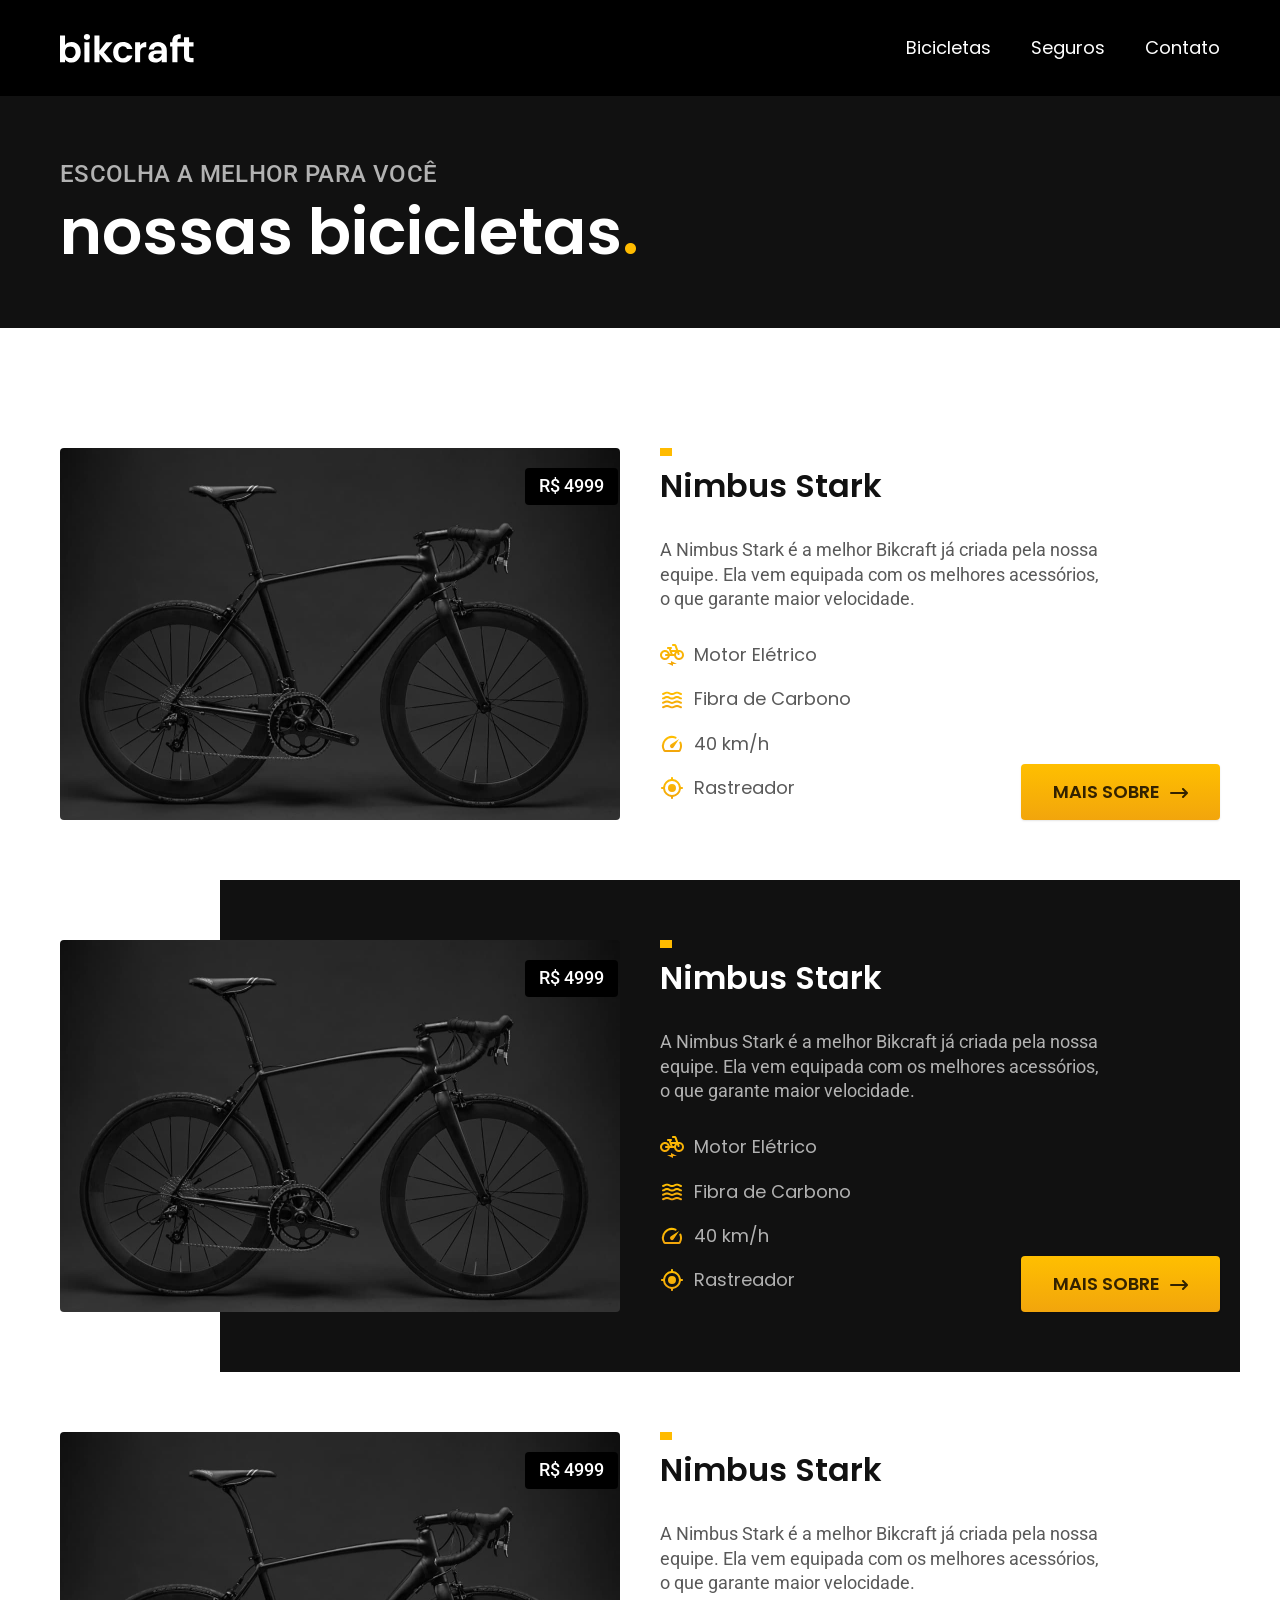
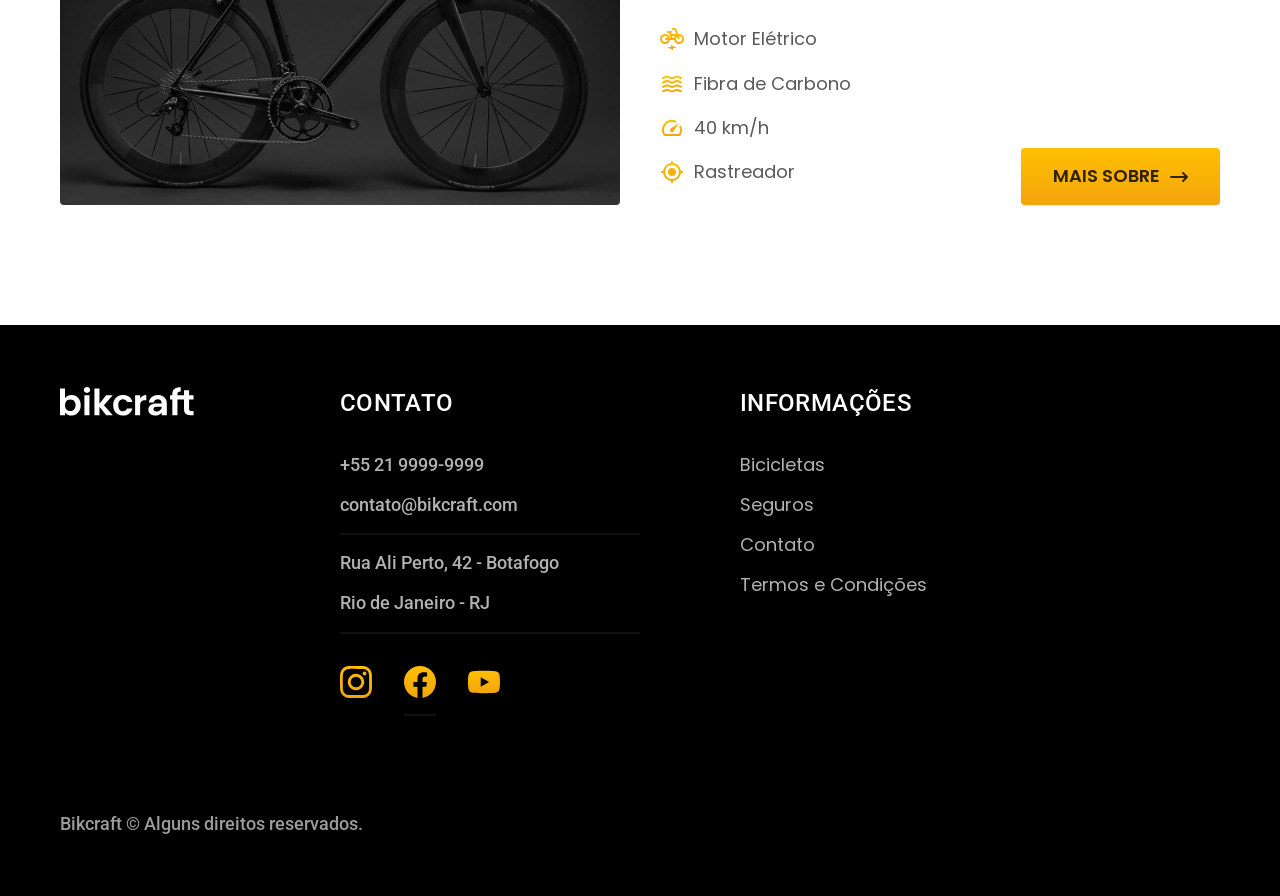
==== bicicletas.html @ 06130be1 "Melhorei a semântica da lista de bicicletas Este commit envolve os cards de bicicletas em uma estrut" ====
<!DOCTYPE html>
<html lang="pt-br">
<head>
    <meta charset="UTF-8">
    <meta name="viewport" content="width=device-width, initial-scale=1.0">
    <meta name="description" content="Bicicletas">
    <title>Bicicletas | Bikcraft</title>
    <link rel="stylesheet" href="./css/style.css">

    <link rel="preconnect" href="https://fonts.googleapis.com">
    <link rel="preconnect" href="https://fonts.gstatic.com" crossorigin>
    <link href="https://fonts.googleapis.com/css2?family=Merriweather:ital,opsz,wght@0,18..144,900;1,18..144,900&family=Poppins:wght@400;600&family=Roboto:wght@100..900&display=swap" rel="stylesheet">
</head>
<body>
    <header class="header-bg"> <!-- header-bg signifca header background -->
        <div class="header container">
            <a href="./index.html">
                <img src="./img/bikcraft.svg" alt="Bikcraft">
            </a>
            
            <nav aria-label="primaria">  <!-- Navegação primaria do site -->
                <ul class="header-menu font-1-m cor-0">
                    <li><a href="./bicicletas.html">Bicicletas</a></li>
                    <li><a href="./seguros.html">Seguros</a></li>
                    <li><a href="./contato.html">Contato</a></li>
                </ul>
            </nav>
        </div>
    </header>

    <main>
        <div class="titulo-bg">
            <div class="titulo container">
                <p class="font-2-l-b cor-5">escolha a melhor para você</p>
                <h1 class="font-1-xxl cor-0">nossas bicicletas<span class="cor-p1">.</span></h1>
            </div>
        </div>
        
        <ul>
            <li class="bicicleta-bg-1 container">
                <div class="bicicleta container">
                    <div id="bicicleta-imagem" class="bicicleta01">
                        <!-- <img src="./img/bicicleta/nimbus1.jpg" alt="Bicicleta Nimbus Stark" title="Bicicleta Nimbus Stark"> -->
                    </div>
                    <div class="bicicleta-conteudo">
                        <h2 class="font-1-xl cor-11">Nimbus Stark</h2>
                        <span class="font-2-m">R$ 4999</span>
                        <p class="font-2-m cor-8">A Nimbus Stark é a melhor Bikcraft já criada pela nossa equipe. Ela vem equipada com os melhores acessórios, o que garante maior velocidade.</p>
                        <div class="bicileta-detalhes">
                            <ul class="cor-8">
                                <li>
                                    <img src="./img/icones/eletrica.svg" alt="">
                                    <h3 class="font-1-m">Motor Elétrico</h3>
                                </li>
                                <li>
                                    <img src="./img/icones/carbono.svg" alt="">
                                    <h3 class="font-1-m">Fibra de Carbono</h3>
                                </li>
                                <li>
                                    <img src="./img/icones/velocidade.svg" alt="">
                                    <h3 class="font-1-m">40 km/h</h3>
                                </li>
                                <li>
                                    <img src="./img/icones/rastreador.svg" alt="">
                                    <h3 class="font-1-m">Rastreador</h3>
                                </li>
                            </ul>
                            <a class="botao" href="#">Mais Sobre<img src="./img/icones/seta.svg" alt=""></a>
                        </div>
                    </div>
                </div>
            </li>
            <li class="bicicleta-bg-2 container">
                <div class="bicicleta container">
                    <div id="bicicleta-imagem" class="bicicleta01">
                        <!-- <img src="./img/bicicleta/nimbus1.jpg" alt="Bicicleta Nimbus Stark" title="Bicicleta Nimbus Stark"> -->
                    </div>
                    <div class="bicicleta-conteudo">
                        <h2 class="font-1-xl cor-0">Nimbus Stark</h2>
                        <span class="font-2-m">R$ 4999</span>
                        <p class="font-2-m cor-5">A Nimbus Stark é a melhor Bikcraft já criada pela nossa equipe. Ela vem equipada com os melhores acessórios, o que garante maior velocidade.</p>
                        <div class="bicileta-detalhes">
                            <ul class="cor-5">
                                <li>
                                    <img src="./img/icones/eletrica.svg" alt="">
                                    <h3 class="font-1-m">Motor Elétrico</h3>
                                </li>
                                <li>
                                    <img src="./img/icones/carbono.svg" alt="">
                                    <h3 class="font-1-m">Fibra de Carbono</h3>
                                </li>
                                <li>
                                    <img src="./img/icones/velocidade.svg" alt="">
                                    <h3 class="font-1-m">40 km/h</h3>
                                </li>
                                <li>
                                    <img src="./img/icones/rastreador.svg" alt="">
                                    <h3 class="font-1-m">Rastreador</h3>
                                </li>
                            </ul>
                            <a class="botao" href="#">Mais Sobre<img src="./img/icones/seta.svg" alt=""></a>
                        </div>
                    </div>
                </div>
            </li>

            <li class="bicicleta-bg-1 container">
                <div class="bicicleta container">
                    <div id="bicicleta-imagem" class="bicicleta01">
                        <!-- <img src="./img/bicicleta/nimbus1.jpg" alt="Bicicleta Nimbus Stark" title="Bicicleta Nimbus Stark"> -->
                    </div>
                    <div class="bicicleta-conteudo">
                        <h2 class="font-1-xl cor-11">Nimbus Stark</h2>
                        <span class="font-2-m">R$ 4999</span>
                        <p class="font-2-m cor-8">A Nimbus Stark é a melhor Bikcraft já criada pela nossa equipe. Ela vem equipada com os melhores acessórios, o que garante maior velocidade.</p>
                        <div class="bicileta-detalhes">
                            <ul class="cor-8">
                                <li>
                                    <img src="./img/icones/eletrica.svg" alt="">
                                    <h3 class="font-1-m">Motor Elétrico</h3>
                                </li>
                                <li>
                                    <img src="./img/icones/carbono.svg" alt="">
                                    <h3 class="font-1-m">Fibra de Carbono</h3>
                                </li>
                                <li>
                                    <img src="./img/icones/velocidade.svg" alt="">
                                    <h3 class="font-1-m">40 km/h</h3>
                                </li>
                                <li>
                                    <img src="./img/icones/rastreador.svg" alt="">
                                    <h3 class="font-1-m">Rastreador</h3>
                                </li>
                            </ul>
                            <a class="botao" href="#">Mais Sobre<img src="./img/icones/seta.svg" alt=""></a>
                        </div>
                    </div>
                </div>
            </li>
        </ul>
    </main>

    <footer class="footer-bg">
        <div class="footer container">
            <img src="./img/bikcraft.svg" alt="Bikcraft">
            <div class="footer-contato">
                <h3 class="font-2-l-b cor-0">Contato</h3>
                <ul class="font-2-m cor-5">
                    <li><a href="tel:+552199999999">+55 21 9999-9999</a></li>
                    <li><a href="mailto:contato@bikcraft.com">contato@bikcraft.com</a></li>
                    <li>Rua Ali Perto, 42 - Botafogo</li>
                    <li>Rio de Janeiro - RJ</li>
                </ul>
                <ul class="footer-contato-redes">
                    <li>
                        <a href="https://www.instagram.com" target="_blank"><img src="./img/redes/instagram-p.svg" alt="Instagram"></a>
                    </li>
                    <li>
                        <a href="https://www.facebook.com" target="_blank"><img src="./img/redes/facebook-p.svg" alt="Facebook"></a>
                    </li>
                    <li>
                        <a href="https://www.youtube.com" target="_blank"><img src="./img/redes/youtube-p.svg" alt="YouTube"></a>
                    </li>
                </ul>
            </div>
            <div class="footer-informacoes">
                <h3 class="font-2-l-b cor-0">Informações</h3>
                <nav>
                    <ul class="font-1-m cor-5">
                        <li><a href="./bicicletas.html">Bicicletas</a></li>
                        <li><a href="./seguros.html">Seguros</a></li>
                        <li><a href="./contato.html">Contato</a></li>
                        <li><a href="./termos.html">Termos e Condições</a></li>
                    </ul>
                </nav>
            </div>
            <p class="footer-copy font-2-m cor-6">Bikcraft © Alguns direitos reservados.</p>
        </div>
    </footer>
</body>
</html>
---- css/style.css ----
@charset "UTF-8";
@import "./global/global.css";
@import "./utilidades/tipografia.css";
@import "./utilidades/cores.css";

@import "./global/header.css";
@import "./global/footer.css";

 /* Utilidades */
@import "./utilidades/componentes.css";


/* Home (página inicial) */
@import "./home/introducao.css";
@import "./home/tecnologia.css";
@import "./home/parceiros.css";
@import "./home/depoimento.css";

/* Bicicletas */
@import "./bicicletas/bicicletas-lista.css";
@import "./bicicletas/bicicleta.css";

/* Seguros */
@import "./seguros/seguros.css";

/* Termos */
@import "./termos/termos.css";
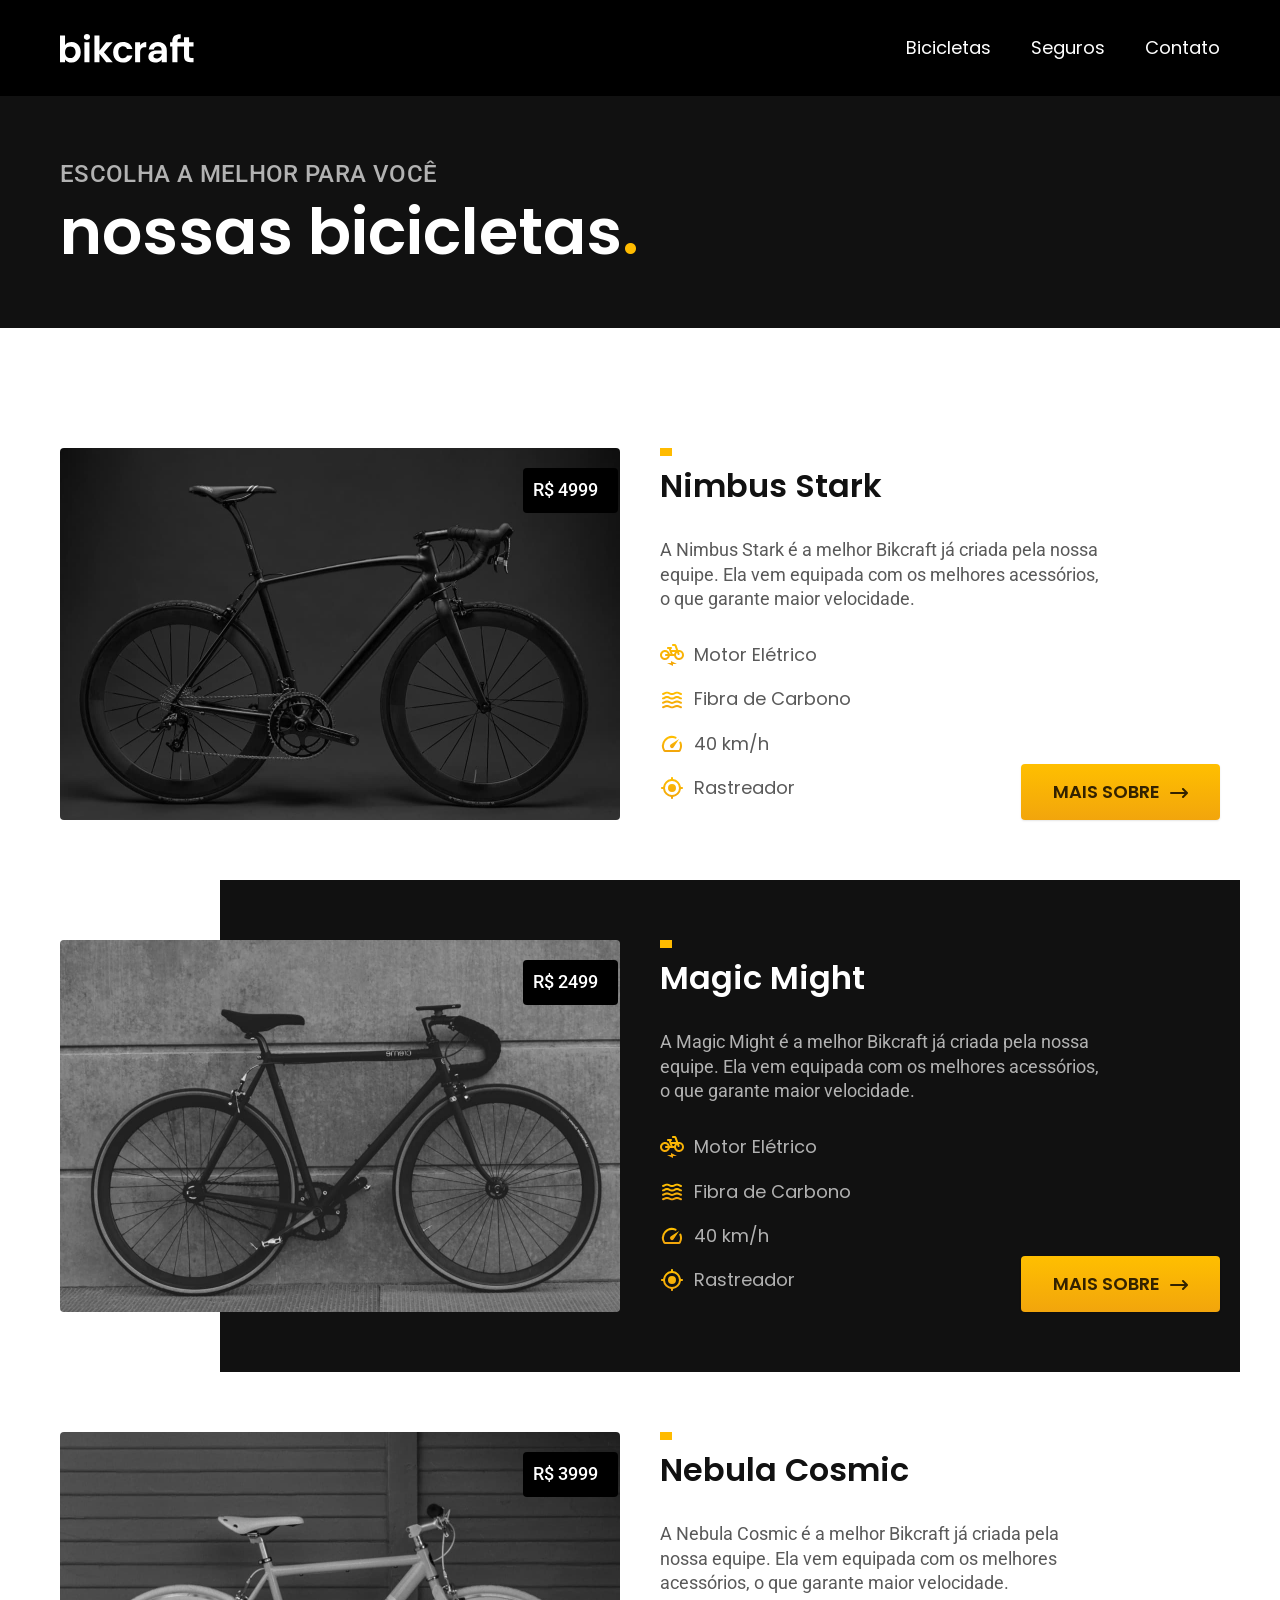
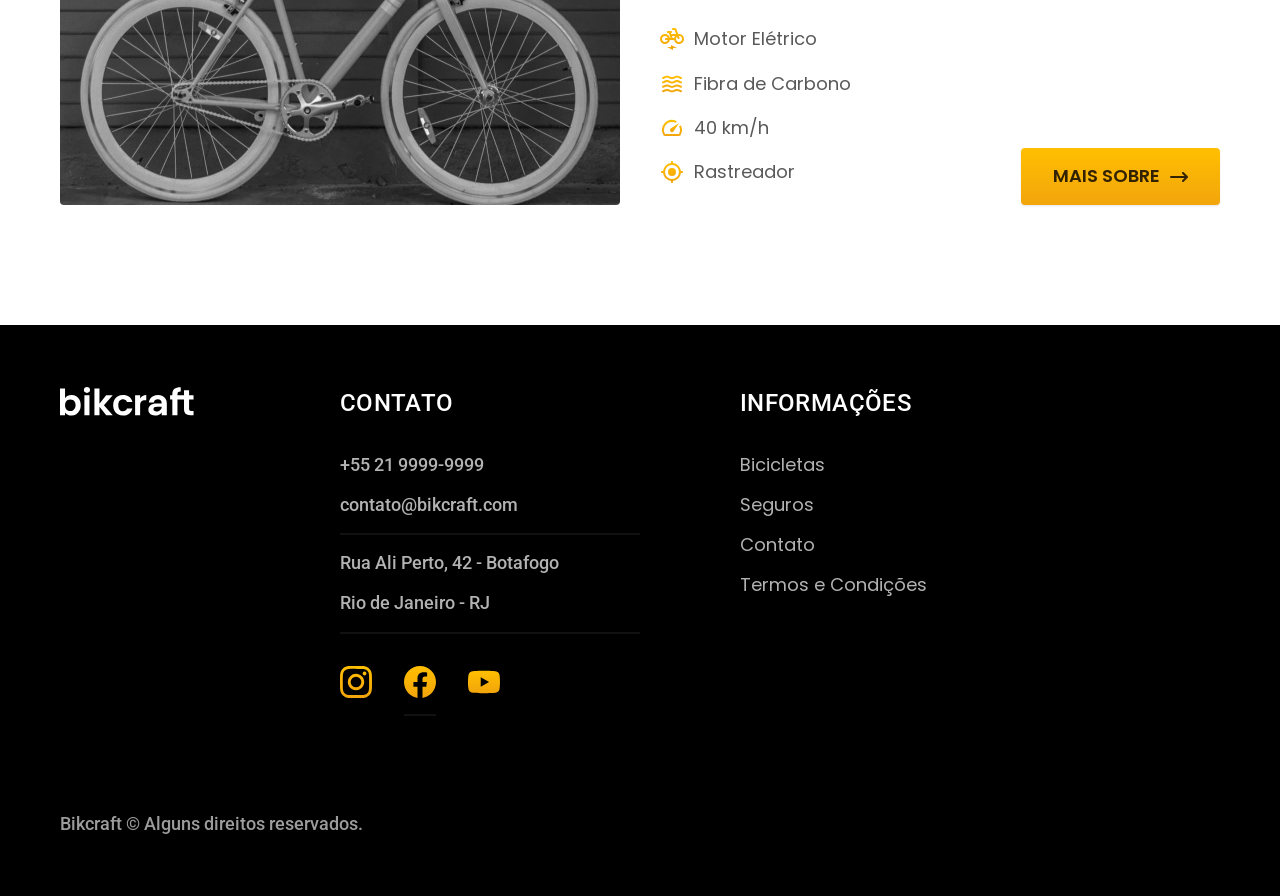
==== commit 94b72a40: "Atualizei o visual do catálogo de bicicletas O catálogo de bicicletas foi atualizado para utilizar u" ====
--- a/bicicletas.html
+++ b/bicicletas.html
@@ -37,7 +37,7 @@
         </div>
         
         <ul>
-            <li class="bicicleta-bg-1 container">
+            <li class="bicicleta-bg container">
                 <div class="bicicleta container">
                     <div id="bicicleta-imagem" class="bicicleta01">
                         <!-- <img src="./img/bicicleta/nimbus1.jpg" alt="Bicicleta Nimbus Stark" title="Bicicleta Nimbus Stark"> -->
@@ -70,15 +70,15 @@
                     </div>
                 </div>
             </li>
-            <li class="bicicleta-bg-2 container">
+            <li class="bicicleta-bg container">
                 <div class="bicicleta container">
-                    <div id="bicicleta-imagem" class="bicicleta01">
+                    <div id="bicicleta-imagem" class="bicicleta02">
                         <!-- <img src="./img/bicicleta/nimbus1.jpg" alt="Bicicleta Nimbus Stark" title="Bicicleta Nimbus Stark"> -->
                     </div>
                     <div class="bicicleta-conteudo">
-                        <h2 class="font-1-xl cor-0">Nimbus Stark</h2>
-                        <span class="font-2-m">R$ 4999</span>
-                        <p class="font-2-m cor-5">A Nimbus Stark é a melhor Bikcraft já criada pela nossa equipe. Ela vem equipada com os melhores acessórios, o que garante maior velocidade.</p>
+                        <h2 class="font-1-xl cor-0">Magic Might</h2>
+                        <span class="font-2-m">R$ 2499</span>
+                        <p class="font-2-m cor-5">A Magic Might é a melhor Bikcraft já criada pela nossa equipe. Ela vem equipada com os melhores acessórios, o que garante maior velocidade.</p>
                         <div class="bicileta-detalhes">
                             <ul class="cor-5">
                                 <li>
@@ -104,15 +104,15 @@
                 </div>
             </li>
 
-            <li class="bicicleta-bg-1 container">
+            <li class="bicicleta-bg container">
                 <div class="bicicleta container">
-                    <div id="bicicleta-imagem" class="bicicleta01">
+                    <div id="bicicleta-imagem" class="bicicleta03">
                         <!-- <img src="./img/bicicleta/nimbus1.jpg" alt="Bicicleta Nimbus Stark" title="Bicicleta Nimbus Stark"> -->
                     </div>
                     <div class="bicicleta-conteudo">
-                        <h2 class="font-1-xl cor-11">Nimbus Stark</h2>
-                        <span class="font-2-m">R$ 4999</span>
-                        <p class="font-2-m cor-8">A Nimbus Stark é a melhor Bikcraft já criada pela nossa equipe. Ela vem equipada com os melhores acessórios, o que garante maior velocidade.</p>
+                        <h2 class="font-1-xl cor-11">Nebula Cosmic</h2>
+                        <span class="font-2-m">R$ 3999</span>
+                        <p class="font-2-m cor-8">A Nebula Cosmic é a melhor Bikcraft já criada pela nossa equipe. Ela vem equipada com os melhores acessórios, o que garante maior velocidade.</p>
                         <div class="bicileta-detalhes">
                             <ul class="cor-8">
                                 <li>
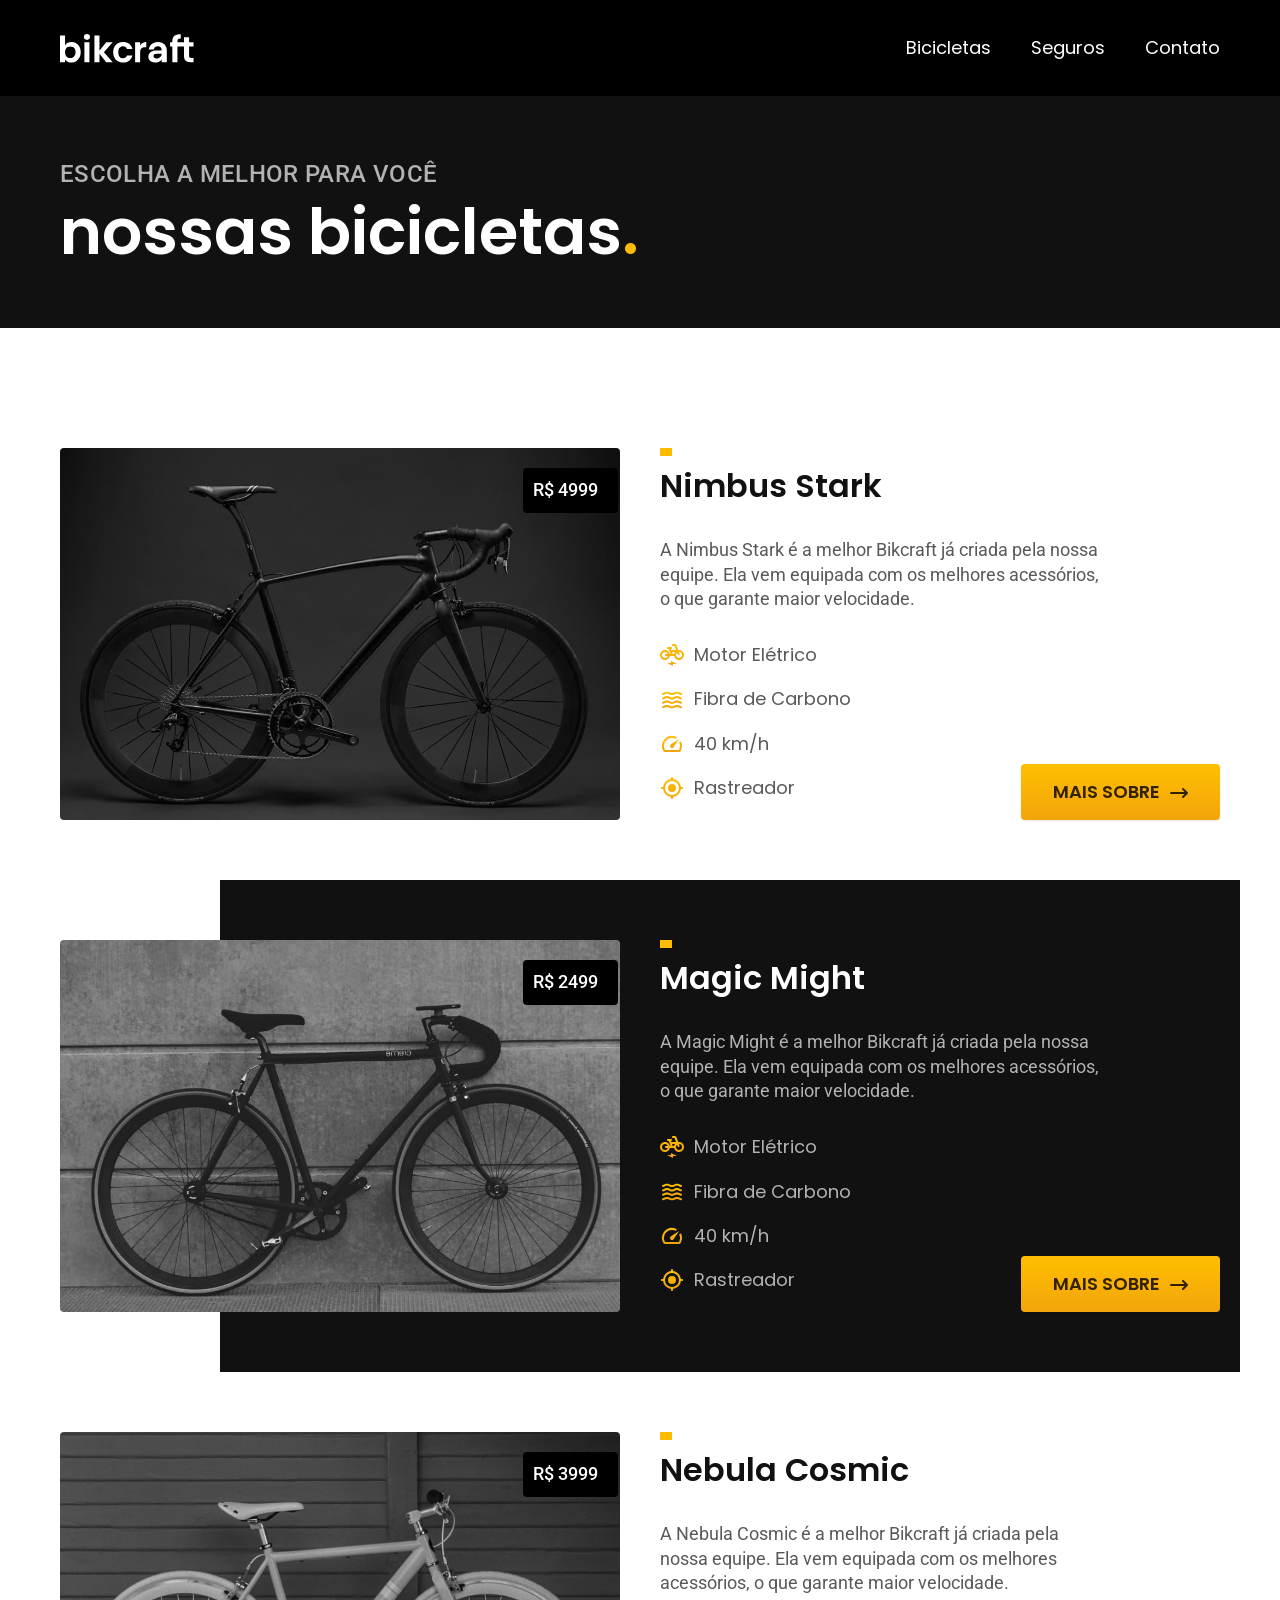
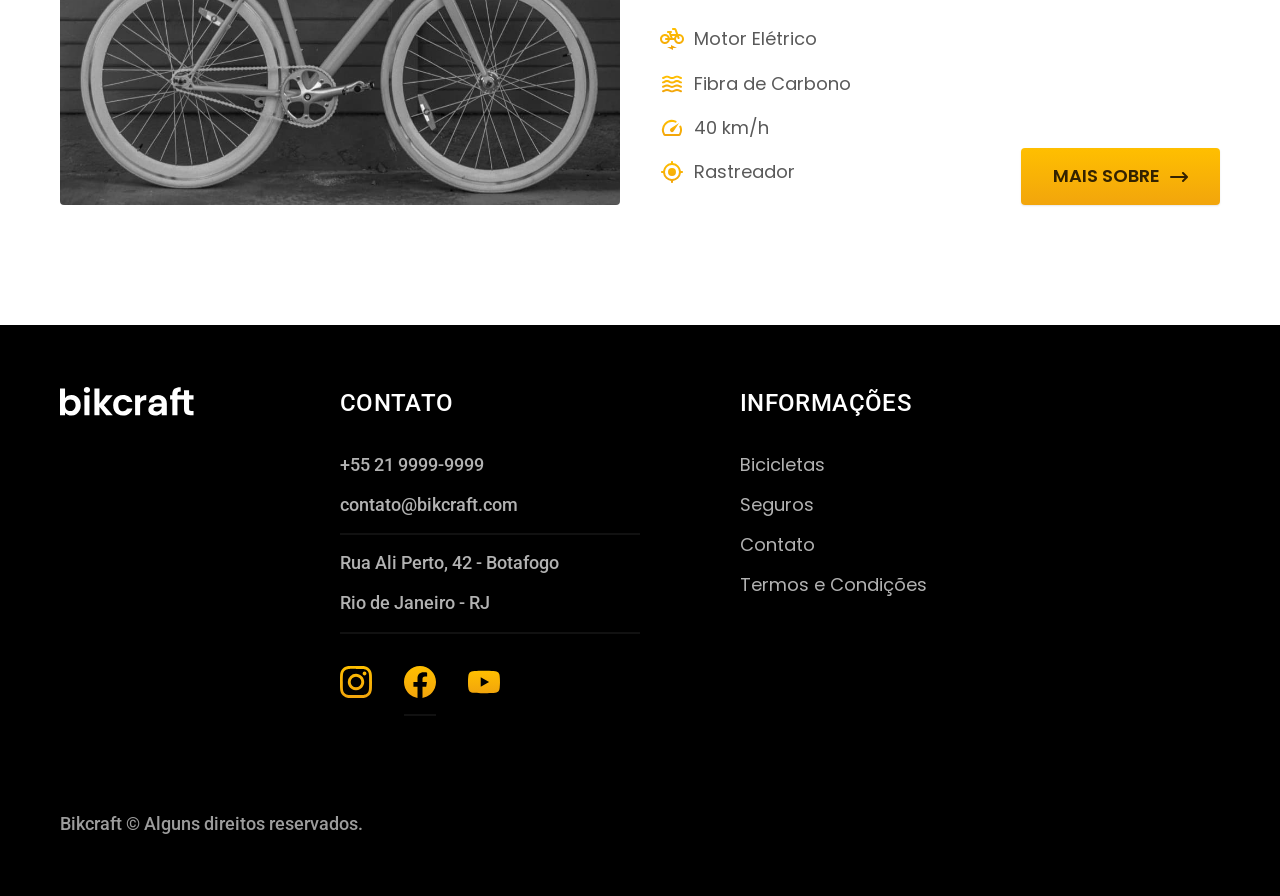
==== commit a3dd794f: "Substituí as imagens de fundo por tags <img> e atualizei o CSS. Substituí os espaços reservados de `" ====
--- a/bicicletas.html
+++ b/bicicletas.html
@@ -39,8 +39,8 @@
         <ul>
             <li class="bicicleta-bg container">
                 <div class="bicicleta container">
-                    <div id="bicicleta-imagem" class="bicicleta01">
-                        <!-- <img src="./img/bicicleta/nimbus1.jpg" alt="Bicicleta Nimbus Stark" title="Bicicleta Nimbus Stark"> -->
+                    <div class="bicicleta-imagem">
+                        <img src="./img/bicicletas/nimbus.jpg" alt="Bicicleta Nimbus Stark" title="Bicicleta Nimbus Stark">
                     </div>
                     <div class="bicicleta-conteudo">
                         <h2 class="font-1-xl cor-11">Nimbus Stark</h2>
@@ -72,8 +72,8 @@
             </li>
             <li class="bicicleta-bg container">
                 <div class="bicicleta container">
-                    <div id="bicicleta-imagem" class="bicicleta02">
-                        <!-- <img src="./img/bicicleta/nimbus1.jpg" alt="Bicicleta Nimbus Stark" title="Bicicleta Nimbus Stark"> -->
+                    <div class="bicicleta-imagem">
+                        <img src="./img/bicicletas/magic.jpg" alt="Bicicleta Nimbus Stark" title="Bicicleta Magic Might">
                     </div>
                     <div class="bicicleta-conteudo">
                         <h2 class="font-1-xl cor-0">Magic Might</h2>
@@ -106,8 +106,8 @@
 
             <li class="bicicleta-bg container">
                 <div class="bicicleta container">
-                    <div id="bicicleta-imagem" class="bicicleta03">
-                        <!-- <img src="./img/bicicleta/nimbus1.jpg" alt="Bicicleta Nimbus Stark" title="Bicicleta Nimbus Stark"> -->
+                    <div class="bicicleta-imagem">
+                        <img src="./img/bicicletas/nebula.jpg" alt="Bicicleta Nimbus Stark" title="Bicicleta Nebula Cosmic">
                     </div>
                     <div class="bicicleta-conteudo">
                         <h2 class="font-1-xl cor-11">Nebula Cosmic</h2>
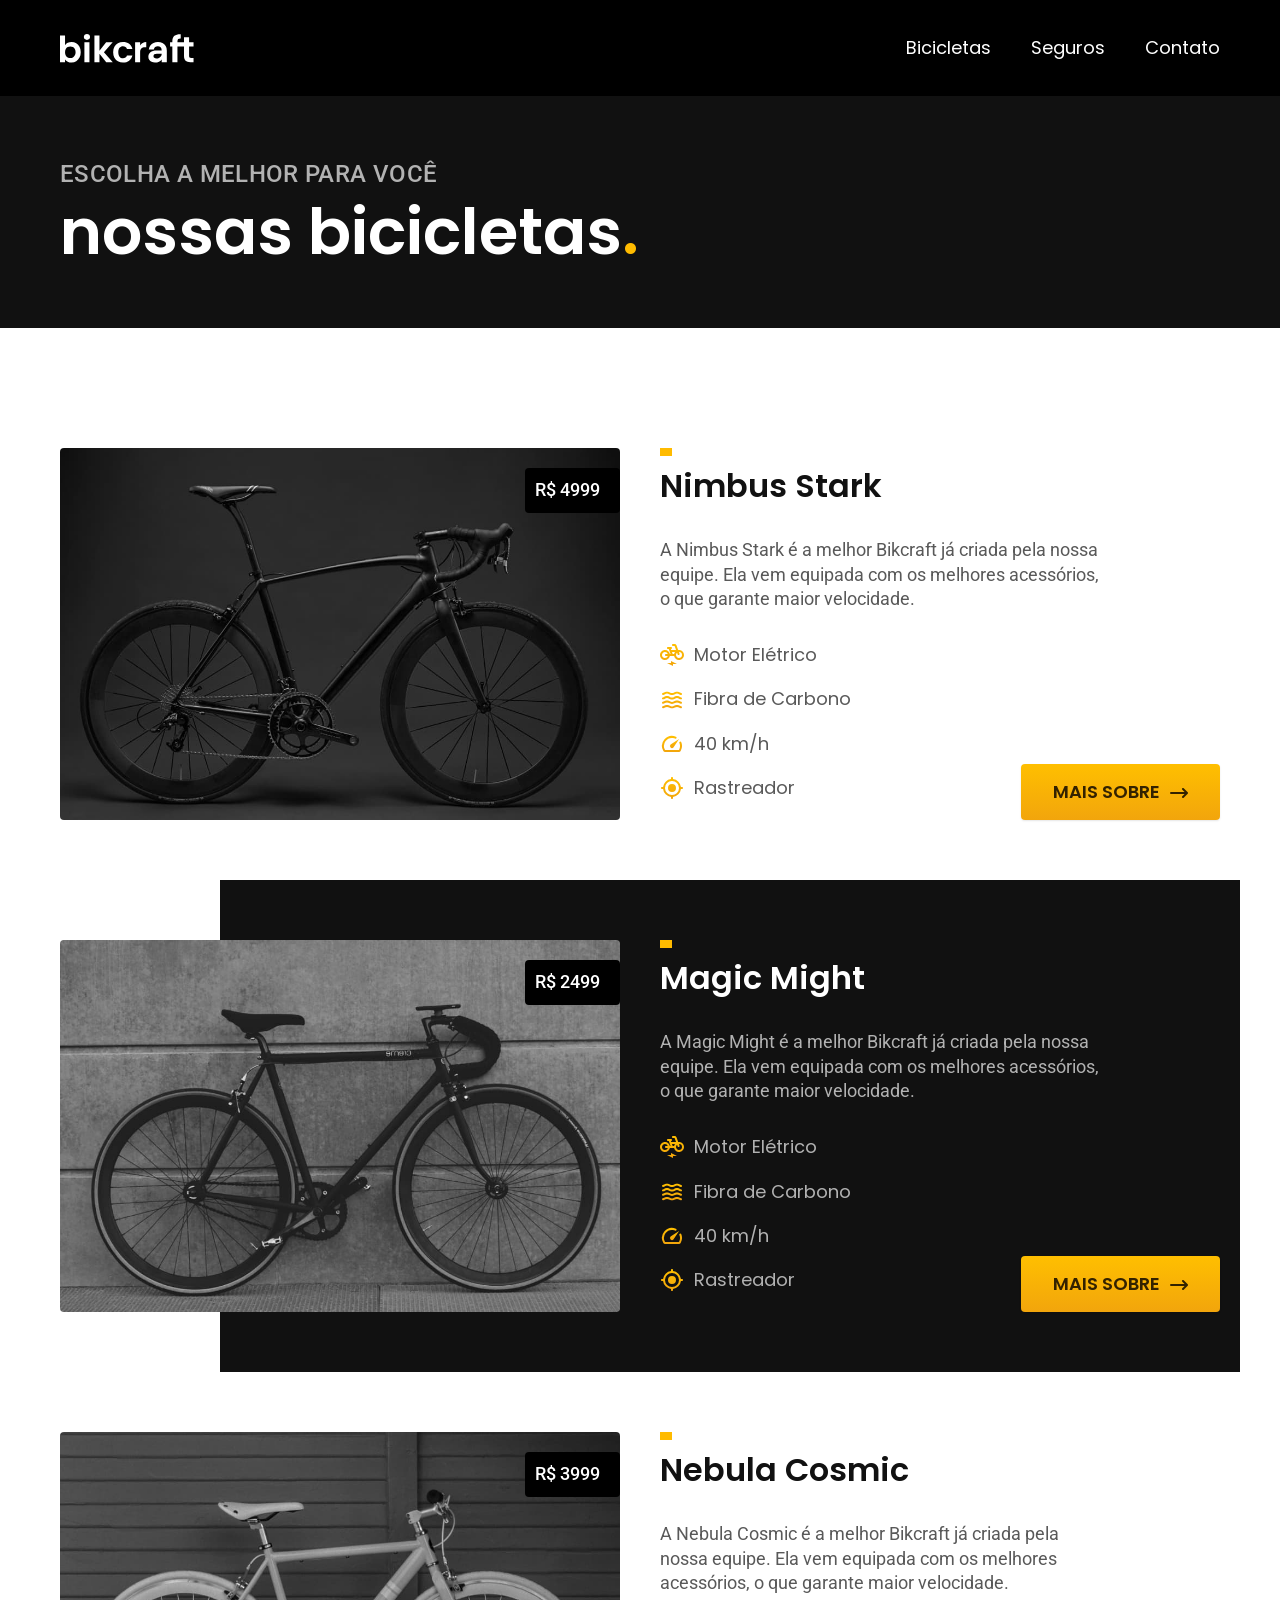
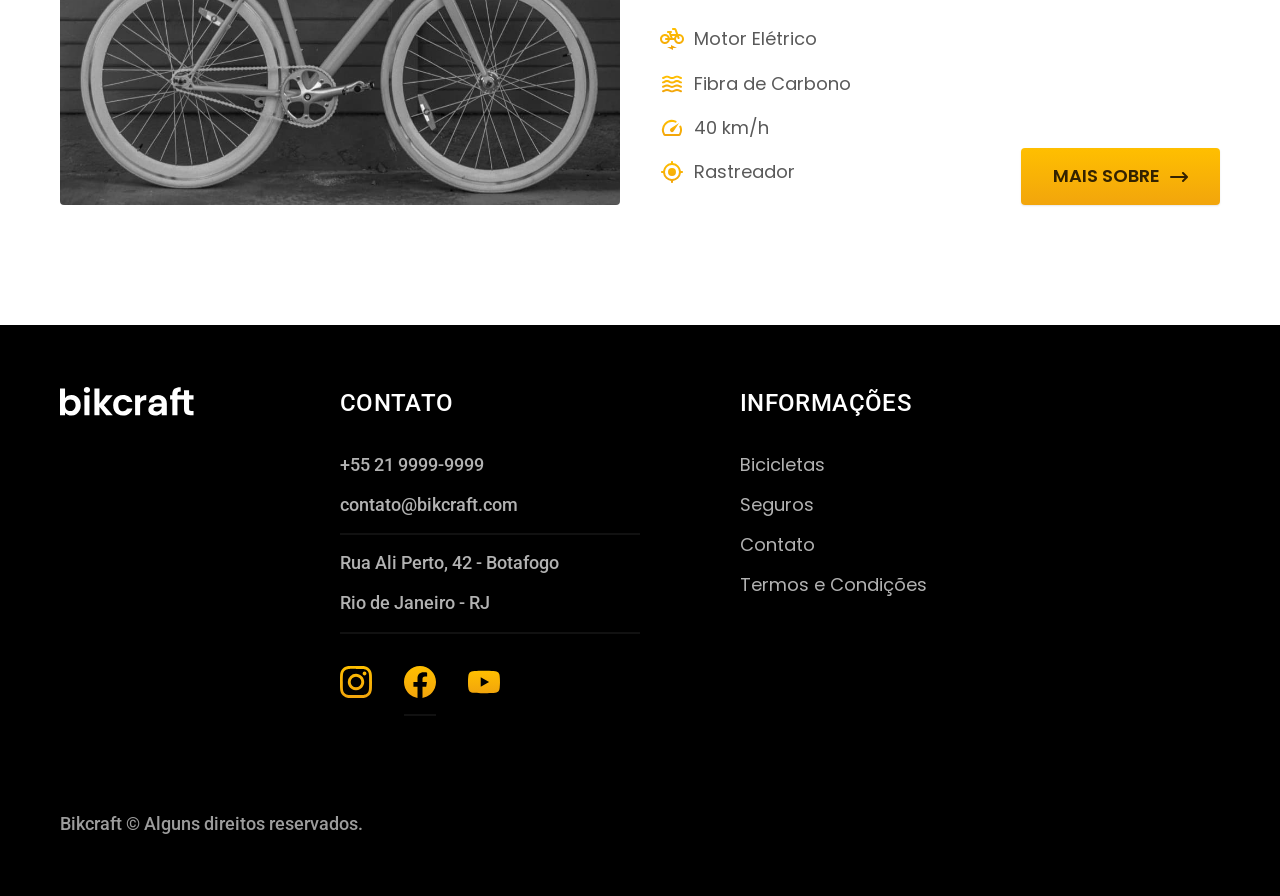
==== commit f893afb9: "Movi os preços das bicicletas para as imagens e aprimorei a responsividade. Essa alteração desloca a" ====
--- a/bicicletas.html
+++ b/bicicletas.html
@@ -41,10 +41,11 @@
                 <div class="bicicleta container">
                     <div class="bicicleta-imagem">
                         <img src="./img/bicicletas/nimbus.jpg" alt="Bicicleta Nimbus Stark" title="Bicicleta Nimbus Stark">
+                        <span class="font-2-m">R$ 4999</span>
                     </div>
                     <div class="bicicleta-conteudo">
                         <h2 class="font-1-xl cor-11">Nimbus Stark</h2>
-                        <span class="font-2-m">R$ 4999</span>
+                        
                         <p class="font-2-m cor-8">A Nimbus Stark é a melhor Bikcraft já criada pela nossa equipe. Ela vem equipada com os melhores acessórios, o que garante maior velocidade.</p>
                         <div class="bicileta-detalhes">
                             <ul class="cor-8">
@@ -74,10 +75,10 @@
                 <div class="bicicleta container">
                     <div class="bicicleta-imagem">
                         <img src="./img/bicicletas/magic.jpg" alt="Bicicleta Nimbus Stark" title="Bicicleta Magic Might">
+                        <span class="font-2-m">R$ 2499</span>
                     </div>
                     <div class="bicicleta-conteudo">
                         <h2 class="font-1-xl cor-0">Magic Might</h2>
-                        <span class="font-2-m">R$ 2499</span>
                         <p class="font-2-m cor-5">A Magic Might é a melhor Bikcraft já criada pela nossa equipe. Ela vem equipada com os melhores acessórios, o que garante maior velocidade.</p>
                         <div class="bicileta-detalhes">
                             <ul class="cor-5">
@@ -108,10 +109,10 @@
                 <div class="bicicleta container">
                     <div class="bicicleta-imagem">
                         <img src="./img/bicicletas/nebula.jpg" alt="Bicicleta Nimbus Stark" title="Bicicleta Nebula Cosmic">
+                        <span class="font-2-m">R$ 3999</span>
                     </div>
                     <div class="bicicleta-conteudo">
                         <h2 class="font-1-xl cor-11">Nebula Cosmic</h2>
-                        <span class="font-2-m">R$ 3999</span>
                         <p class="font-2-m cor-8">A Nebula Cosmic é a melhor Bikcraft já criada pela nossa equipe. Ela vem equipada com os melhores acessórios, o que garante maior velocidade.</p>
                         <div class="bicileta-detalhes">
                             <ul class="cor-8">
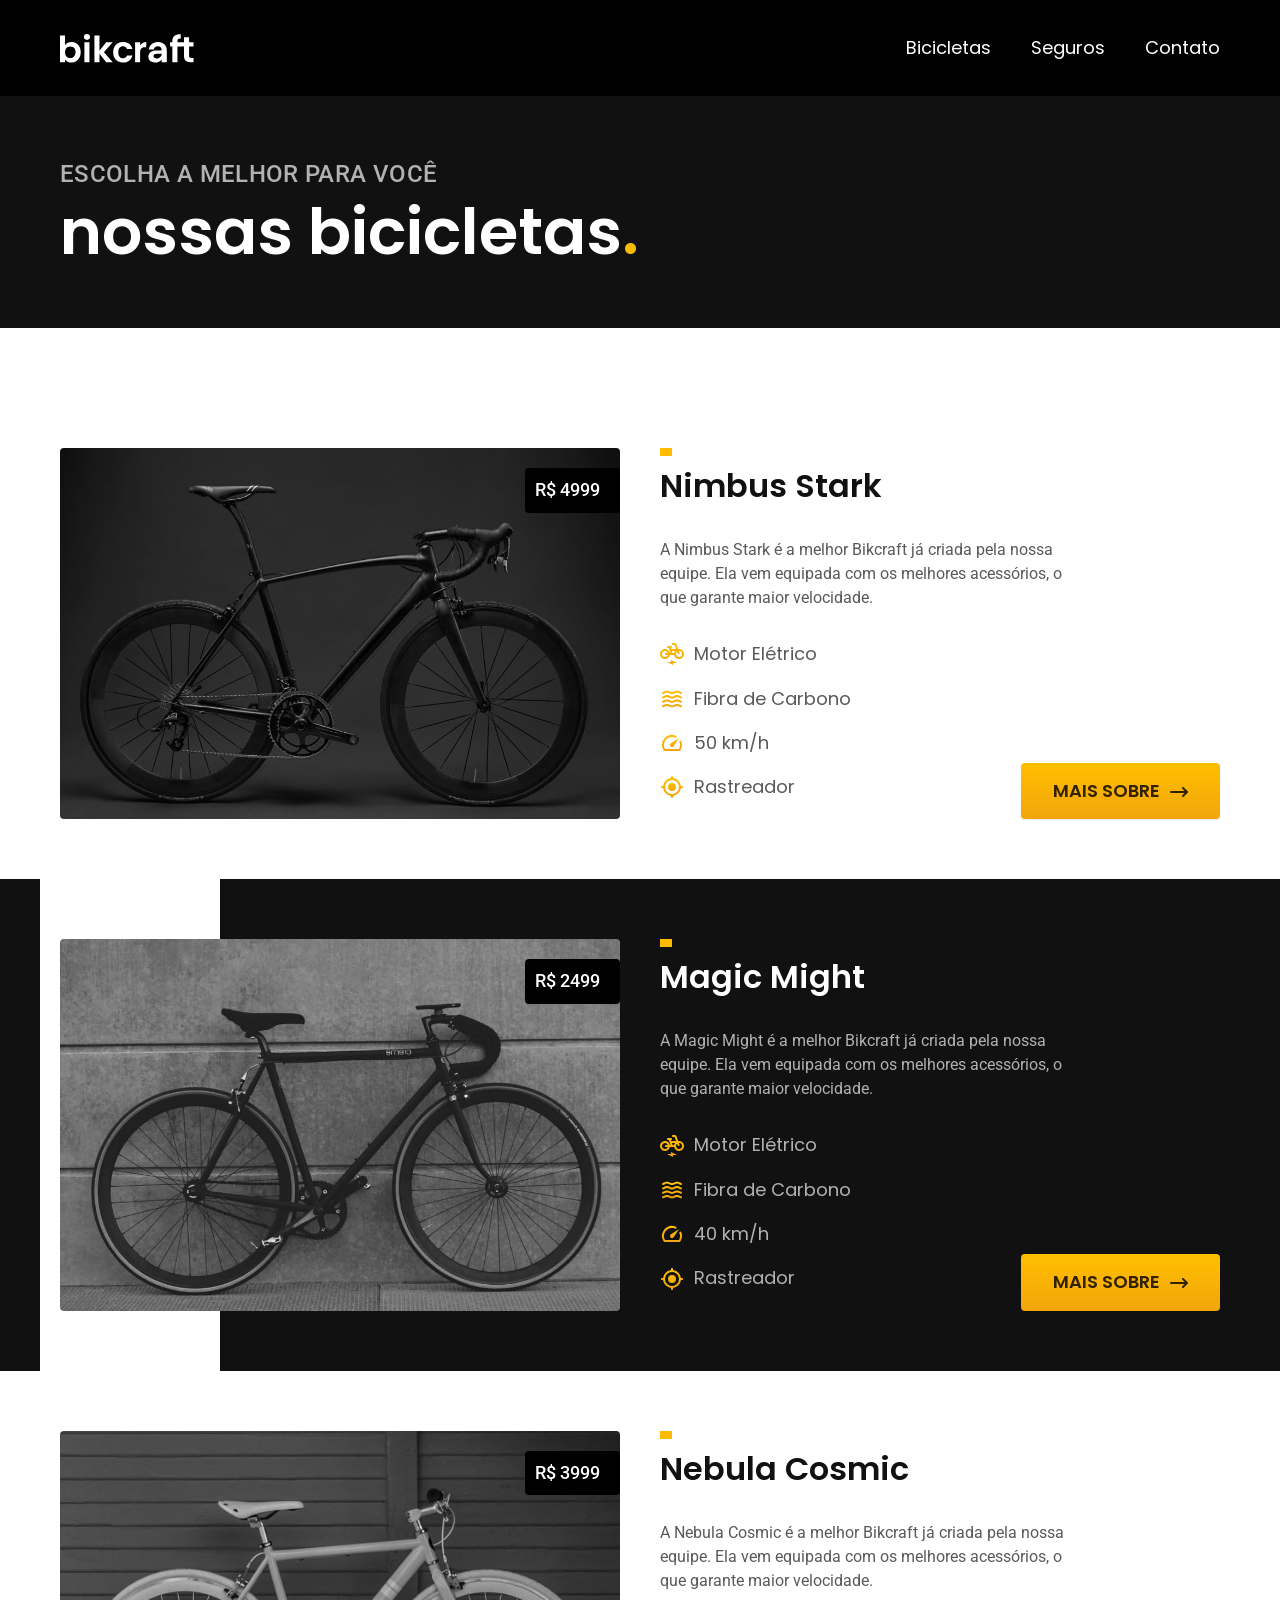
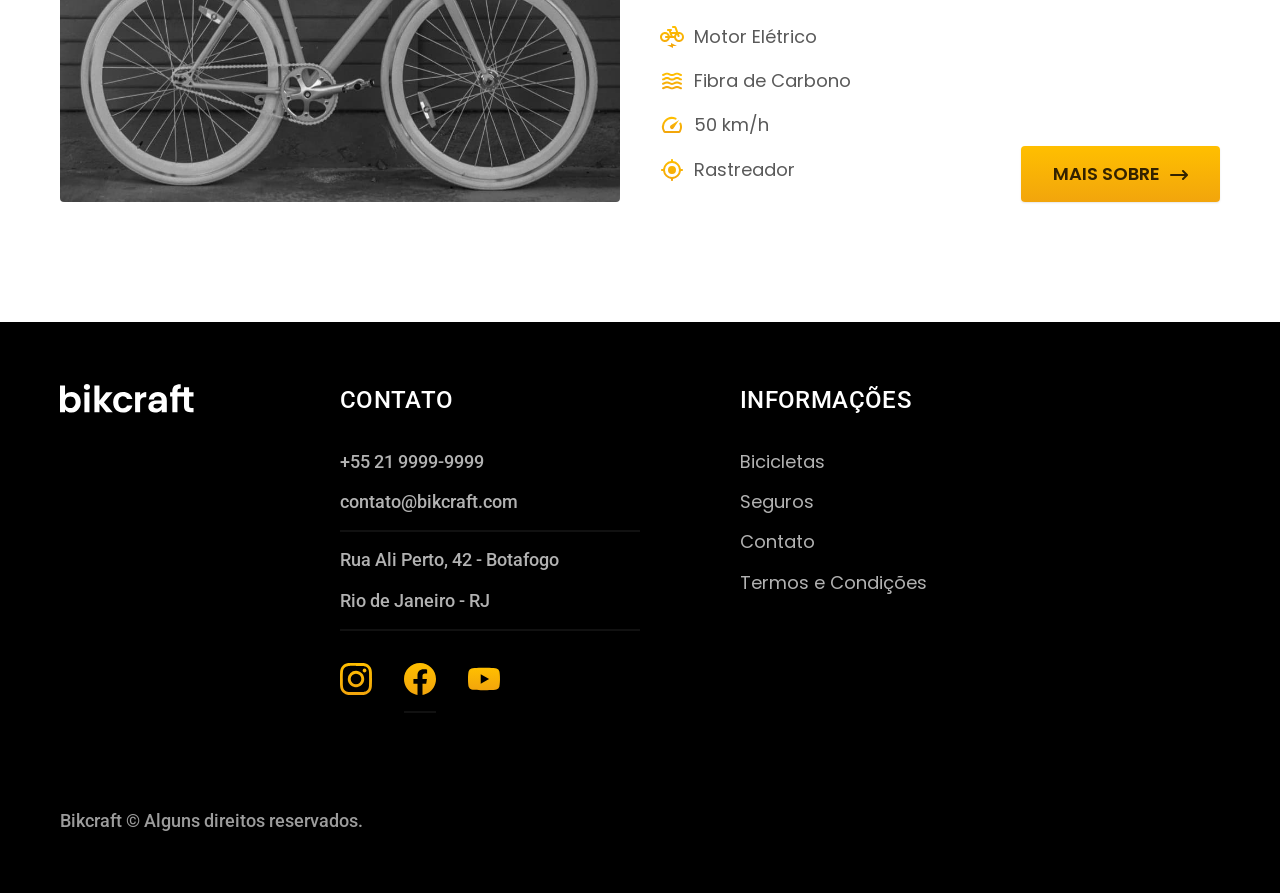
==== commit 1b2b4dde: "Refinei a estilização e a marcação da página de bicicletas Atualizei a marcação da listagem de bicic" ====
--- a/bicicletas.html
+++ b/bicicletas.html
@@ -11,7 +11,7 @@
     <link rel="preconnect" href="https://fonts.gstatic.com" crossorigin>
     <link href="https://fonts.googleapis.com/css2?family=Merriweather:ital,opsz,wght@0,18..144,900;1,18..144,900&family=Poppins:wght@400;600&family=Roboto:wght@100..900&display=swap" rel="stylesheet">
 </head>
-<body>
+<body id="bicicletas">
     <header class="header-bg"> <!-- header-bg signifca header background -->
         <div class="header container">
             <a href="./index.html">
@@ -31,73 +31,27 @@
     <main>
         <div class="titulo-bg">
             <div class="titulo container">
-                <p class="font-2-l-b cor-5">escolha a melhor para você</p>
+                <p class="font-2-l-b cor-5">Escolha a melhor para você</p>
                 <h1 class="font-1-xxl cor-0">nossas bicicletas<span class="cor-p1">.</span></h1>
             </div>
         </div>
         
         <ul>
-            <li class="bicicleta-bg container">
+            <li class="bicicleta-bg ">
                 <div class="bicicleta container">
                     <div class="bicicleta-imagem">
                         <img src="./img/bicicletas/nimbus.jpg" alt="Bicicleta Nimbus Stark" title="Bicicleta Nimbus Stark">
-                        <span class="font-2-m">R$ 4999</span>
+                        <span class="font-2-m cor-0">R$ 4999</span>
                     </div>
                     <div class="bicicleta-conteudo">
                         <h2 class="font-1-xl cor-11">Nimbus Stark</h2>
-                        
-                        <p class="font-2-m cor-8">A Nimbus Stark é a melhor Bikcraft já criada pela nossa equipe. Ela vem equipada com os melhores acessórios, o que garante maior velocidade.</p>
+                        <p class="font-2-s cor-8">A Nimbus Stark é a melhor Bikcraft já criada pela nossa equipe. Ela vem equipada com os melhores acessórios, o que garante maior velocidade.</p>
                         <div class="bicileta-detalhes">
-                            <ul class="cor-8">
-                                <li>
-                                    <img src="./img/icones/eletrica.svg" alt="">
-                                    <h3 class="font-1-m">Motor Elétrico</h3>
-                                </li>
-                                <li>
-                                    <img src="./img/icones/carbono.svg" alt="">
-                                    <h3 class="font-1-m">Fibra de Carbono</h3>
-                                </li>
-                                <li>
-                                    <img src="./img/icones/velocidade.svg" alt="">
-                                    <h3 class="font-1-m">40 km/h</h3>
-                                </li>
-                                <li>
-                                    <img src="./img/icones/rastreador.svg" alt="">
-                                    <h3 class="font-1-m">Rastreador</h3>
-                                </li>
-                            </ul>
-                            <a class="botao" href="#">Mais Sobre<img src="./img/icones/seta.svg" alt=""></a>
-                        </div>
-                    </div>
-                </div>
-            </li>
-            <li class="bicicleta-bg container">
-                <div class="bicicleta container">
-                    <div class="bicicleta-imagem">
-                        <img src="./img/bicicletas/magic.jpg" alt="Bicicleta Nimbus Stark" title="Bicicleta Magic Might">
-                        <span class="font-2-m">R$ 2499</span>
-                    </div>
-                    <div class="bicicleta-conteudo">
-                        <h2 class="font-1-xl cor-0">Magic Might</h2>
-                        <p class="font-2-m cor-5">A Magic Might é a melhor Bikcraft já criada pela nossa equipe. Ela vem equipada com os melhores acessórios, o que garante maior velocidade.</p>
-                        <div class="bicileta-detalhes">
-                            <ul class="cor-5">
-                                <li>
-                                    <img src="./img/icones/eletrica.svg" alt="">
-                                    <h3 class="font-1-m">Motor Elétrico</h3>
-                                </li>
-                                <li>
-                                    <img src="./img/icones/carbono.svg" alt="">
-                                    <h3 class="font-1-m">Fibra de Carbono</h3>
-                                </li>
-                                <li>
-                                    <img src="./img/icones/velocidade.svg" alt="">
-                                    <h3 class="font-1-m">40 km/h</h3>
-                                </li>
-                                <li>
-                                    <img src="./img/icones/rastreador.svg" alt="">
-                                    <h3 class="font-1-m">Rastreador</h3>
-                                </li>
+                            <ul class="font-1-m cor-8">
+                                <li><img src="./img/icones/eletrica.svg" alt="">Motor Elétrico</li>
+                                <li><img src="./img/icones/carbono.svg" alt="">Fibra de Carbono</li>
+                                <li><img src="./img/icones/velocidade.svg" alt="">50 km/h</li>
+                                <li><img src="./img/icones/rastreador.svg" alt="">Rastreador</li>
                             </ul>
                             <a class="botao" href="#">Mais Sobre<img src="./img/icones/seta.svg" alt=""></a>
                         </div>
@@ -105,33 +59,43 @@
                 </div>
             </li>
 
-            <li class="bicicleta-bg container">
+            <li class="bicicleta-bg">
+                <div class="bicicleta container">
+                    <div class="bicicleta-imagem">
+                        <img src="./img/bicicletas/magic.jpg" alt="Bicicleta Nimbus Stark" title="Bicicleta Magic Might">
+                        <span class="font-2-m cor-0">R$ 2499</span>
+                    </div>
+                    <div class="bicicleta-conteudo">
+                        <h2 class="font-1-xl cor-0">Magic Might</h2>
+                        <p class="font-2-s cor-5">A Magic Might é a melhor Bikcraft já criada pela nossa equipe. Ela vem equipada com os melhores acessórios, o que garante maior velocidade.</p>
+                        <div class="bicileta-detalhes">
+                            <ul class="font-1-m cor-5">
+                                <li><img src="./img/icones/eletrica.svg" alt="">Motor Elétrico</li>
+                                <li><img src="./img/icones/carbono.svg" alt="">Fibra de Carbono</li>
+                                <li><img src="./img/icones/velocidade.svg" alt="">40 km/h</li>
+                                <li><img src="./img/icones/rastreador.svg" alt="">Rastreador</li>
+                            </ul>
+                            <a class="botao" href="#">Mais Sobre<img src="./img/icones/seta.svg" alt=""></a>
+                        </div>
+                    </div>
+                </div>
+            </li>
+
+            <li class="bicicleta-bg">
                 <div class="bicicleta container">
                     <div class="bicicleta-imagem">
                         <img src="./img/bicicletas/nebula.jpg" alt="Bicicleta Nimbus Stark" title="Bicicleta Nebula Cosmic">
-                        <span class="font-2-m">R$ 3999</span>
+                        <span class="font-2-m cor-0">R$ 3999</span>
                     </div>
                     <div class="bicicleta-conteudo">
                         <h2 class="font-1-xl cor-11">Nebula Cosmic</h2>
-                        <p class="font-2-m cor-8">A Nebula Cosmic é a melhor Bikcraft já criada pela nossa equipe. Ela vem equipada com os melhores acessórios, o que garante maior velocidade.</p>
+                        <p class="font-2-s cor-8">A Nebula Cosmic é a melhor Bikcraft já criada pela nossa equipe. Ela vem equipada com os melhores acessórios, o que garante maior velocidade.</p>
                         <div class="bicileta-detalhes">
-                            <ul class="cor-8">
-                                <li>
-                                    <img src="./img/icones/eletrica.svg" alt="">
-                                    <h3 class="font-1-m">Motor Elétrico</h3>
-                                </li>
-                                <li>
-                                    <img src="./img/icones/carbono.svg" alt="">
-                                    <h3 class="font-1-m">Fibra de Carbono</h3>
-                                </li>
-                                <li>
-                                    <img src="./img/icones/velocidade.svg" alt="">
-                                    <h3 class="font-1-m">40 km/h</h3>
-                                </li>
-                                <li>
-                                    <img src="./img/icones/rastreador.svg" alt="">
-                                    <h3 class="font-1-m">Rastreador</h3>
-                                </li>
+                            <ul class="font-1-m cor-8">
+                                <li><img src="./img/icones/eletrica.svg" alt="">Motor Elétrico</li>
+                                <li><img src="./img/icones/carbono.svg" alt="">Fibra de Carbono</li>
+                                <li><img src="./img/icones/velocidade.svg" alt="">50 km/h</li>
+                                <li><img src="./img/icones/rastreador.svg" alt="">Rastreador</li>
                             </ul>
                             <a class="botao" href="#">Mais Sobre<img src="./img/icones/seta.svg" alt=""></a>
                         </div>
--- a/css/style.css
+++ b/css/style.css
@@ -18,7 +18,7 @@
 
 /* Bicicletas */
 @import "./bicicletas/bicicletas-lista.css";
-@import "./bicicletas/bicicleta.css";
+@import "./bicicletas/bicicletas.css";
 
 /* Seguros */
 @import "./seguros/seguros.css";
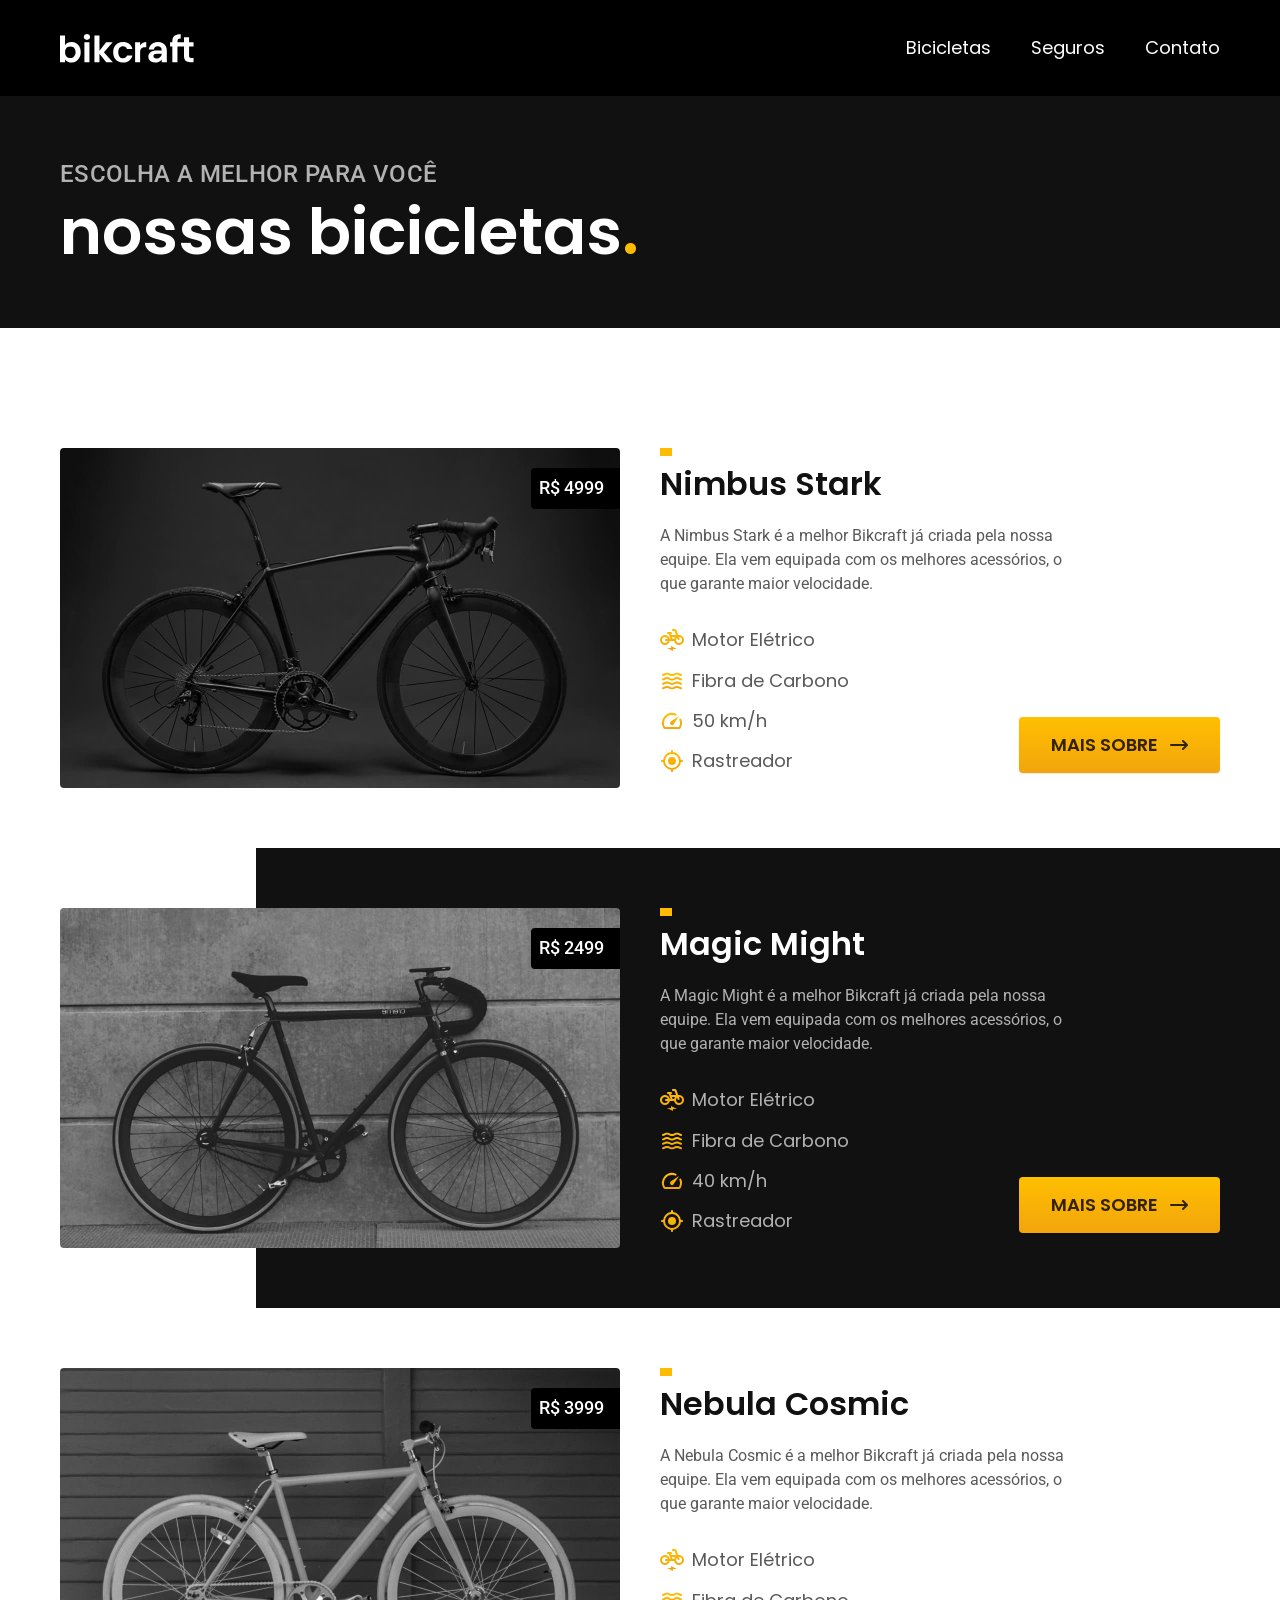
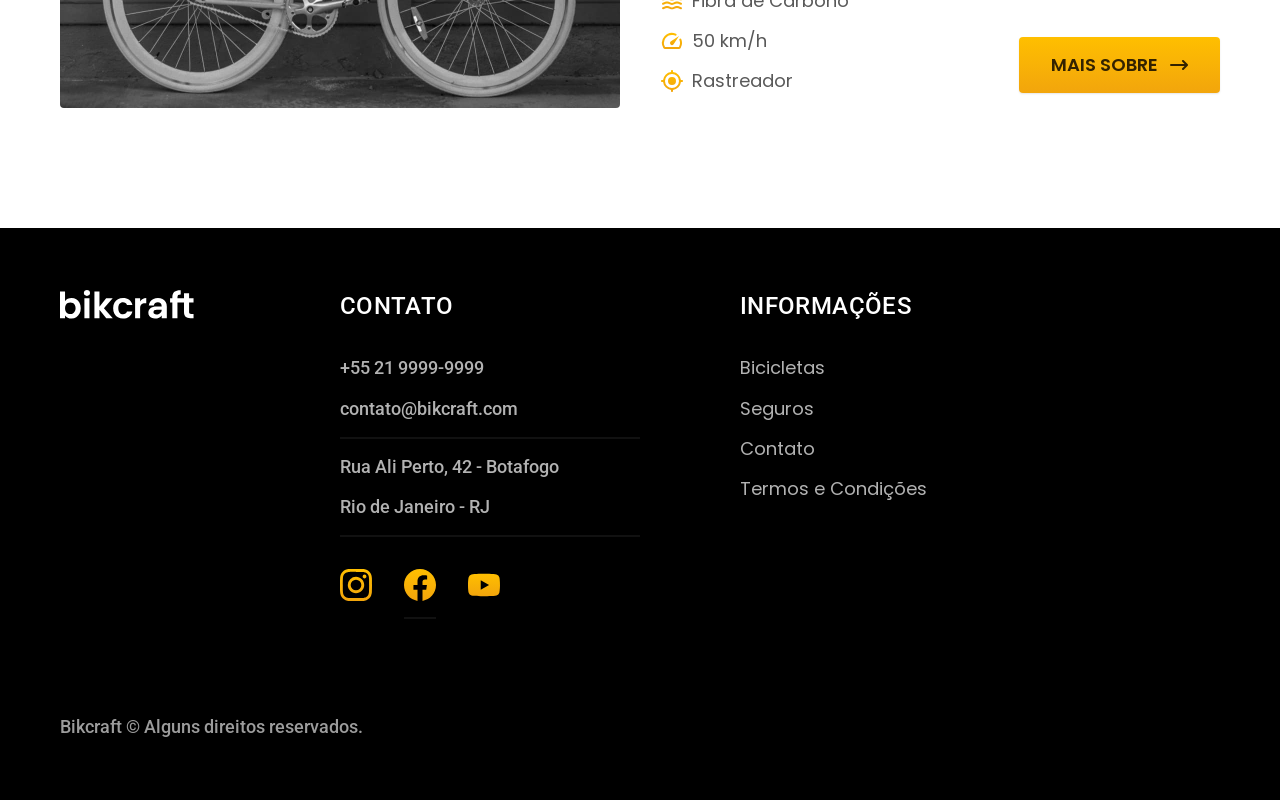
==== commit 91632119: "Adicionei páginas de detalhes e listagens de bicicletas Esta alteração atualiza o catálogo de bicicl" ====
--- a/bicicletas.html
+++ b/bicicletas.html
@@ -35,74 +35,68 @@
                 <h1 class="font-1-xxl cor-0">nossas bicicletas<span class="cor-p1">.</span></h1>
             </div>
         </div>
-        
-        <ul>
-            <li class="bicicleta-bg ">
-                <div class="bicicleta container">
-                    <div class="bicicleta-imagem">
-                        <img src="./img/bicicletas/nimbus.jpg" alt="Bicicleta Nimbus Stark" title="Bicicleta Nimbus Stark">
-                        <span class="font-2-m cor-0">R$ 4999</span>
-                    </div>
-                    <div class="bicicleta-conteudo">
-                        <h2 class="font-1-xl cor-11">Nimbus Stark</h2>
-                        <p class="font-2-s cor-8">A Nimbus Stark é a melhor Bikcraft já criada pela nossa equipe. Ela vem equipada com os melhores acessórios, o que garante maior velocidade.</p>
-                        <div class="bicileta-detalhes">
-                            <ul class="font-1-m cor-8">
-                                <li><img src="./img/icones/eletrica.svg" alt="">Motor Elétrico</li>
-                                <li><img src="./img/icones/carbono.svg" alt="">Fibra de Carbono</li>
-                                <li><img src="./img/icones/velocidade.svg" alt="">50 km/h</li>
-                                <li><img src="./img/icones/rastreador.svg" alt="">Rastreador</li>
-                            </ul>
-                            <a class="botao" href="#">Mais Sobre<img src="./img/icones/seta.svg" alt=""></a>
-                        </div>
+
+        <div class="bicicleta container">
+            <div class="bicicleta-imagem">
+                <img src="./img/bicicletas/nimbus.jpg" alt="Bicicleta Nimbus Stark" title="Bicicleta Nimbus Stark">
+                <span class="font-2-m cor-0">R$ 4999</span>
+            </div>
+            <div class="bicicleta-conteudo">
+                <h2 class="font-1-xl cor-11">Nimbus Stark</h2>
+                <p class="font-2-s cor-8">A Nimbus Stark é a melhor Bikcraft já criada pela nossa equipe. Ela vem equipada com os melhores acessórios, o que garante maior velocidade.</p>
+                <div class="bicicleta-detalhes">
+                    <ul class="font-1-m cor-8">
+                        <li><img src="./img/icones/eletrica.svg" alt="">Motor Elétrico</li>
+                        <li><img src="./img/icones/carbono.svg" alt="">Fibra de Carbono</li>
+                        <li><img src="./img/icones/velocidade.svg" alt="">50 km/h</li>
+                        <li><img src="./img/icones/rastreador.svg" alt="">Rastreador</li>
+                    </ul>
+                    <a class="botao seta" href="./bicicletas/nimbus.html">Mais Sobre</a>
+                </div>
+            </div>
+        </div>
+
+        <div class="bicicleta-bg">
+            <div class="bicicleta container">
+                <div class="bicicleta-imagem">
+                    <img src="./img/bicicletas/magic.jpg" alt="Bicicleta Nimbus Stark" title="Bicicleta Magic Might">
+                    <span class="font-2-m cor-0">R$ 2499</span>
+                </div>
+                <div class="bicicleta-conteudo">
+                    <h2 class="font-1-xl cor-0">Magic Might</h2>
+                    <p class="font-2-s cor-5">A Magic Might é a melhor Bikcraft já criada pela nossa equipe. Ela vem equipada com os melhores acessórios, o que garante maior velocidade.</p>
+                    <div class="bicicleta-detalhes">
+                        <ul class="font-1-m cor-5">
+                            <li><img src="./img/icones/eletrica.svg" alt="">Motor Elétrico</li>
+                            <li><img src="./img/icones/carbono.svg" alt="">Fibra de Carbono</li>
+                            <li><img src="./img/icones/velocidade.svg" alt="">40 km/h</li>
+                            <li><img src="./img/icones/rastreador.svg" alt="">Rastreador</li>
+                        </ul>
+                        <a class="botao seta" href="./bicicletas/nimbus.html">Mais Sobre</a>
                     </div>
                 </div>
-            </li>
-
-            <li class="bicicleta-bg">
-                <div class="bicicleta container">
-                    <div class="bicicleta-imagem">
-                        <img src="./img/bicicletas/magic.jpg" alt="Bicicleta Nimbus Stark" title="Bicicleta Magic Might">
-                        <span class="font-2-m cor-0">R$ 2499</span>
-                    </div>
-                    <div class="bicicleta-conteudo">
-                        <h2 class="font-1-xl cor-0">Magic Might</h2>
-                        <p class="font-2-s cor-5">A Magic Might é a melhor Bikcraft já criada pela nossa equipe. Ela vem equipada com os melhores acessórios, o que garante maior velocidade.</p>
-                        <div class="bicileta-detalhes">
-                            <ul class="font-1-m cor-5">
-                                <li><img src="./img/icones/eletrica.svg" alt="">Motor Elétrico</li>
-                                <li><img src="./img/icones/carbono.svg" alt="">Fibra de Carbono</li>
-                                <li><img src="./img/icones/velocidade.svg" alt="">40 km/h</li>
-                                <li><img src="./img/icones/rastreador.svg" alt="">Rastreador</li>
-                            </ul>
-                            <a class="botao" href="#">Mais Sobre<img src="./img/icones/seta.svg" alt=""></a>
-                        </div>
-                    </div>
+            </div>
+        </div>
+        
+        <div class="bicicleta container">
+            <div class="bicicleta-imagem">
+                <img src="./img/bicicletas/nebula.jpg" alt="Bicicleta Nimbus Stark" title="Bicicleta Nebula Cosmic">
+                <span class="font-2-m cor-0">R$ 3999</span>
+            </div>
+            <div class="bicicleta-conteudo">
+                <h2 class="font-1-xl cor-11">Nebula Cosmic</h2>
+                <p class="font-2-s cor-8">A Nebula Cosmic é a melhor Bikcraft já criada pela nossa equipe. Ela vem equipada com os melhores acessórios, o que garante maior velocidade.</p>
+                <div class="bicicleta-detalhes">
+                    <ul class="font-1-m cor-8">
+                        <li><img src="./img/icones/eletrica.svg" alt="">Motor Elétrico</li>
+                        <li><img src="./img/icones/carbono.svg" alt="">Fibra de Carbono</li>
+                        <li><img src="./img/icones/velocidade.svg" alt="">50 km/h</li>
+                        <li><img src="./img/icones/rastreador.svg" alt="">Rastreador</li>
+                    </ul>
+                    <a class="botao seta" href="./bicicletas/nimbus.html">Mais Sobre</a>
                 </div>
-            </li>
-
-            <li class="bicicleta-bg">
-                <div class="bicicleta container">
-                    <div class="bicicleta-imagem">
-                        <img src="./img/bicicletas/nebula.jpg" alt="Bicicleta Nimbus Stark" title="Bicicleta Nebula Cosmic">
-                        <span class="font-2-m cor-0">R$ 3999</span>
-                    </div>
-                    <div class="bicicleta-conteudo">
-                        <h2 class="font-1-xl cor-11">Nebula Cosmic</h2>
-                        <p class="font-2-s cor-8">A Nebula Cosmic é a melhor Bikcraft já criada pela nossa equipe. Ela vem equipada com os melhores acessórios, o que garante maior velocidade.</p>
-                        <div class="bicileta-detalhes">
-                            <ul class="font-1-m cor-8">
-                                <li><img src="./img/icones/eletrica.svg" alt="">Motor Elétrico</li>
-                                <li><img src="./img/icones/carbono.svg" alt="">Fibra de Carbono</li>
-                                <li><img src="./img/icones/velocidade.svg" alt="">50 km/h</li>
-                                <li><img src="./img/icones/rastreador.svg" alt="">Rastreador</li>
-                            </ul>
-                            <a class="botao" href="#">Mais Sobre<img src="./img/icones/seta.svg" alt=""></a>
-                        </div>
-                    </div>
-                </div>
-            </li>
-        </ul>
+            </div>
+        </div>
     </main>
 
     <footer class="footer-bg">
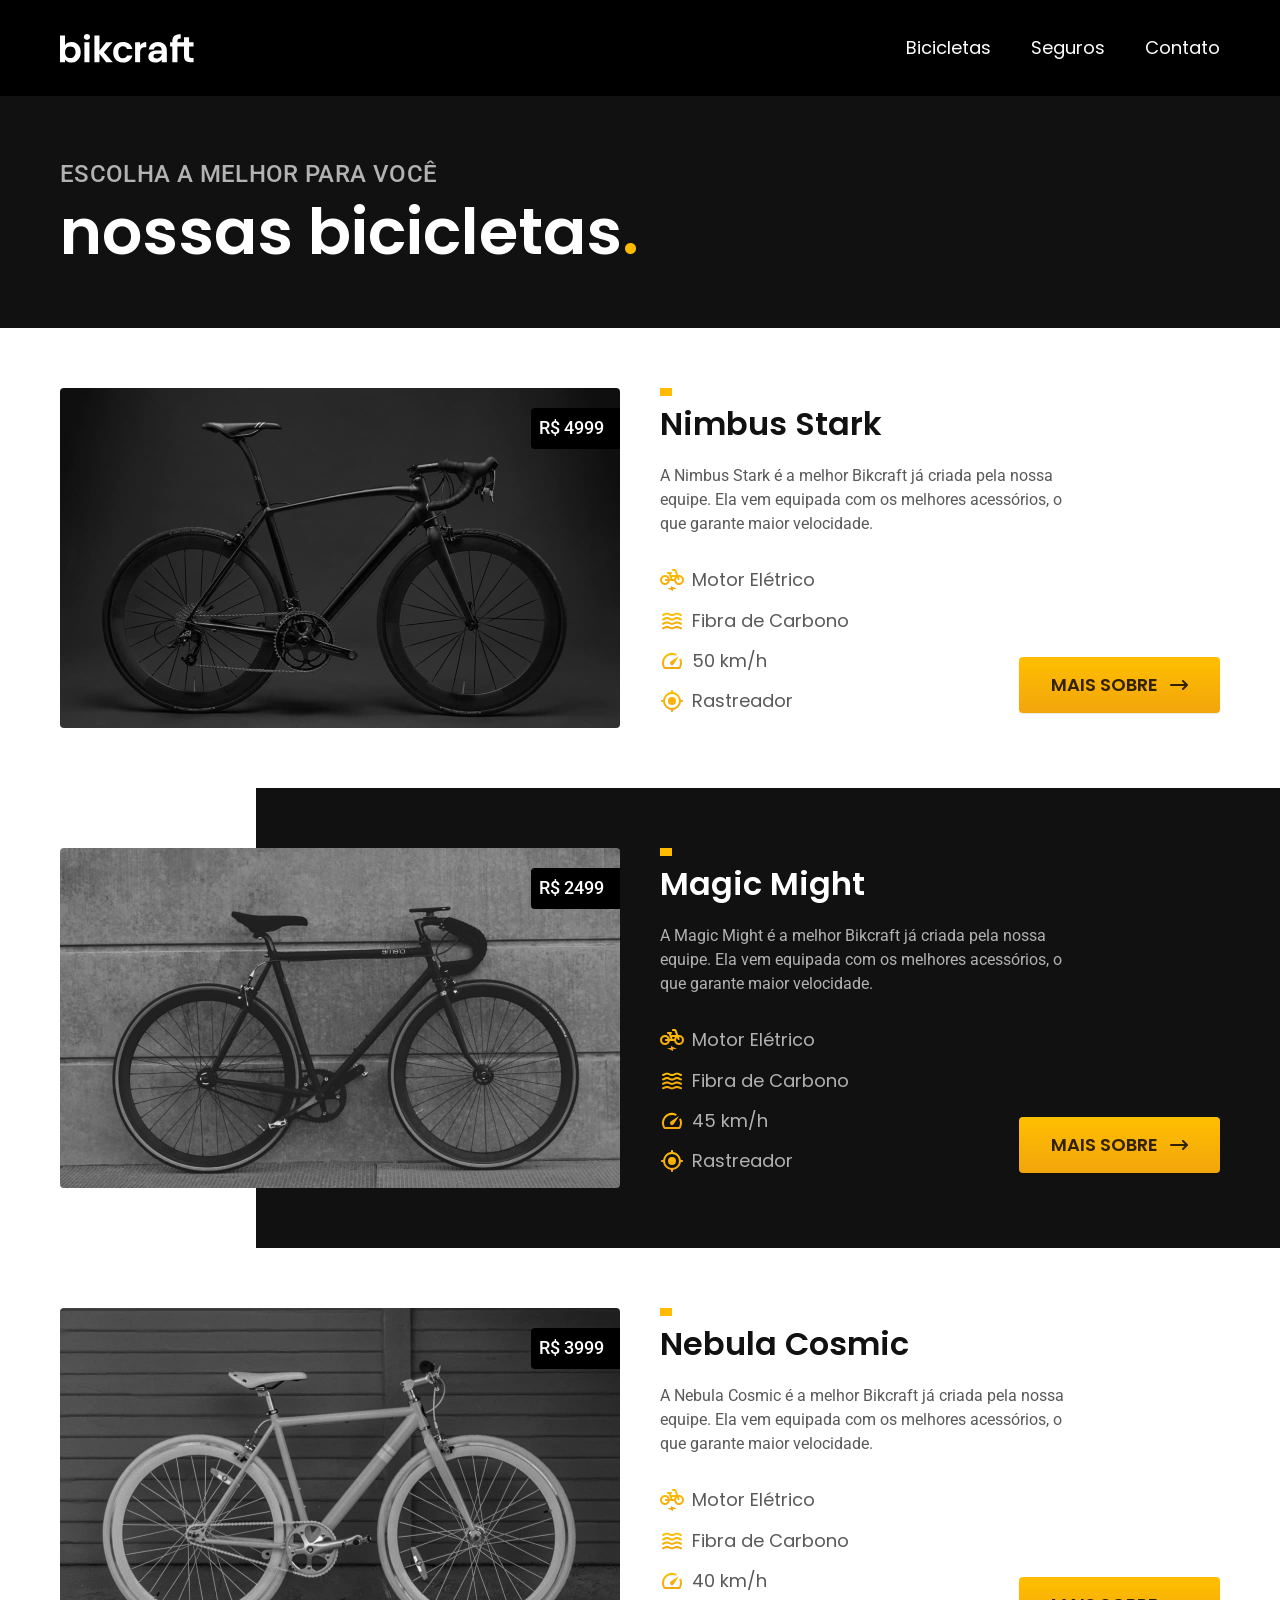
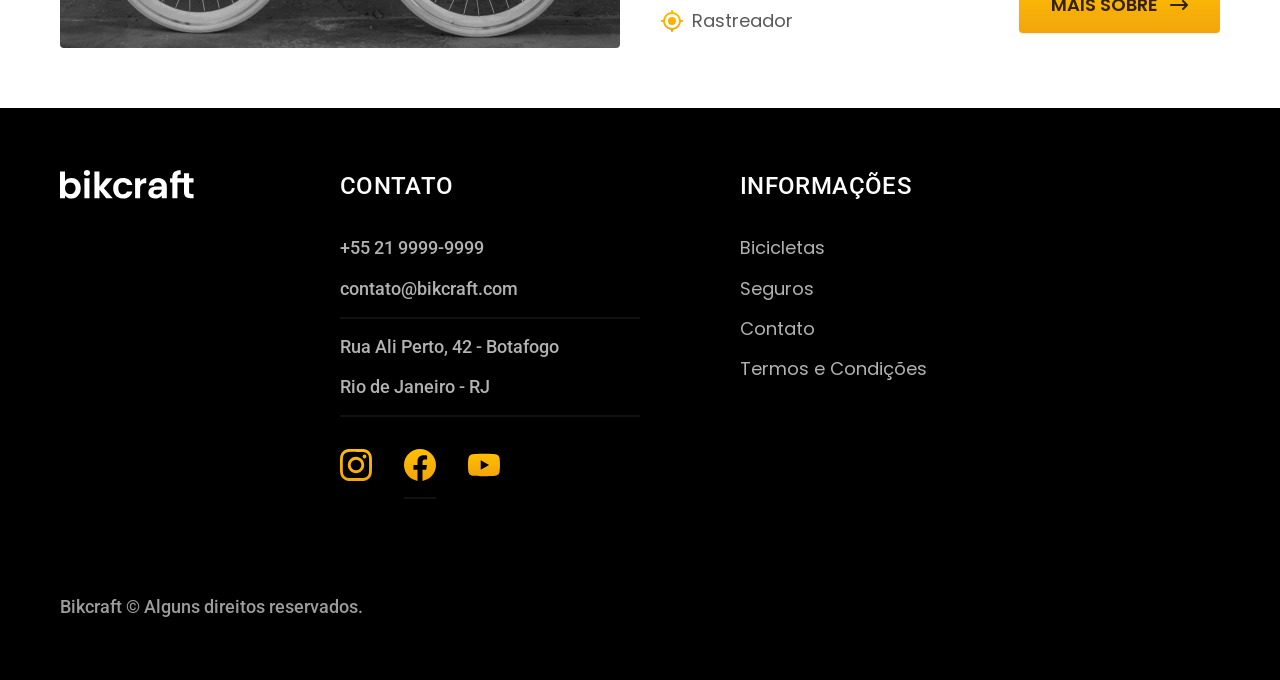
==== commit be497102: "Adicionei as páginas Magic Might e Nebula Cosmic Criei as páginas de detalhes para as duas bicicleta" ====
--- a/bicicletas.html
+++ b/bicicletas.html
@@ -69,10 +69,10 @@
                         <ul class="font-1-m cor-5">
                             <li><img src="./img/icones/eletrica.svg" alt="">Motor Elétrico</li>
                             <li><img src="./img/icones/carbono.svg" alt="">Fibra de Carbono</li>
-                            <li><img src="./img/icones/velocidade.svg" alt="">40 km/h</li>
+                            <li><img src="./img/icones/velocidade.svg" alt="">45 km/h</li>
                             <li><img src="./img/icones/rastreador.svg" alt="">Rastreador</li>
                         </ul>
-                        <a class="botao seta" href="./bicicletas/nimbus.html">Mais Sobre</a>
+                        <a class="botao seta" href="./bicicletas/magic.html">Mais Sobre</a>
                     </div>
                 </div>
             </div>
@@ -90,10 +90,10 @@
                     <ul class="font-1-m cor-8">
                         <li><img src="./img/icones/eletrica.svg" alt="">Motor Elétrico</li>
                         <li><img src="./img/icones/carbono.svg" alt="">Fibra de Carbono</li>
-                        <li><img src="./img/icones/velocidade.svg" alt="">50 km/h</li>
+                        <li><img src="./img/icones/velocidade.svg" alt="">40 km/h</li>
                         <li><img src="./img/icones/rastreador.svg" alt="">Rastreador</li>
                     </ul>
-                    <a class="botao seta" href="./bicicletas/nimbus.html">Mais Sobre</a>
+                    <a class="botao seta" href="./bicicletas/nebula.html">Mais Sobre</a>
                 </div>
             </div>
         </div>
--- a/css/style.css
+++ b/css/style.css
@@ -20,8 +20,16 @@
 @import "./bicicletas/bicicletas-lista.css";
 @import "./bicicletas/bicicletas.css";
 
+/* Bicicleta */
+@import "./bicicleta/bicicleta.css";
+@import "./bicicleta/seguro.css";
+
+
 /* Seguros */
 @import "./seguros/seguros.css";
+@import "./seguros/vantagens.css";
+@import "./seguros/perguntas.css";
+
 
 /* Termos */
 @import "./termos/termos.css";
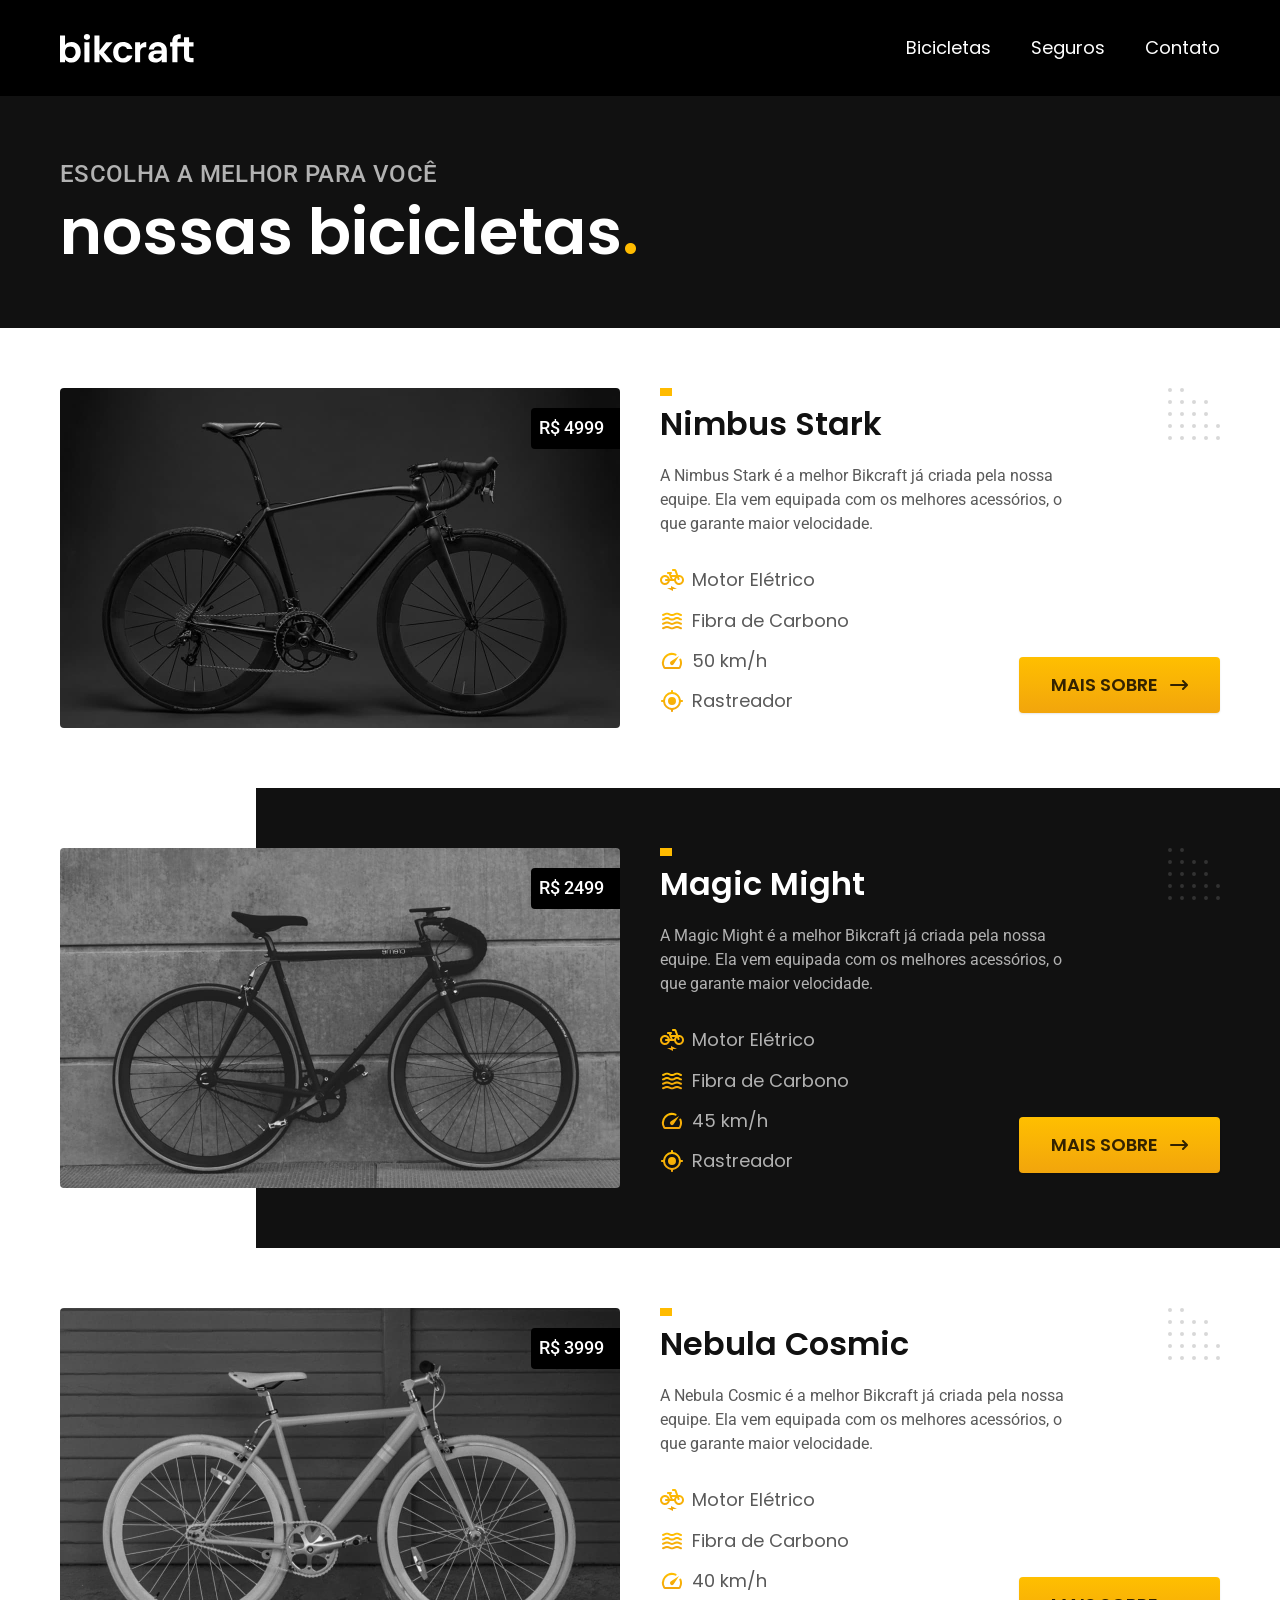
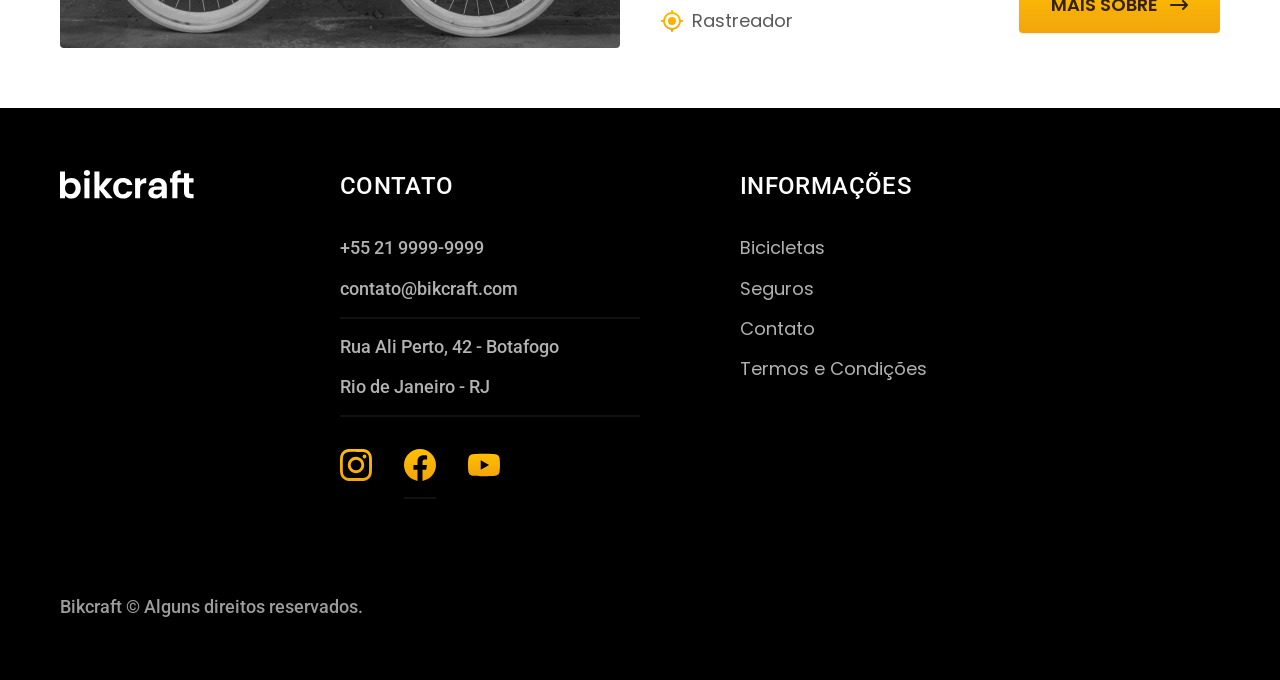
==== commit 7708d6d7: "Melhorei o carregamento da página e a estilização para dispositivos móveis Fiz o pré-carregamento da" ====
--- a/bicicletas.html
+++ b/bicicletas.html
@@ -5,6 +5,7 @@
     <meta name="viewport" content="width=device-width, initial-scale=1.0">
     <meta name="description" content="Bicicletas">
     <title>Bicicletas | Bikcraft</title>
+    <link rel="preload" href="./css/style.css" as="style">
     <link rel="stylesheet" href="./css/style.css">
 
     <link rel="preconnect" href="https://fonts.googleapis.com">
--- a/css/style.css
+++ b/css/style.css
@@ -8,6 +8,7 @@
 
  /* Utilidades */
 @import "./utilidades/componentes.css";
+@import "./utilidades/formulario.css";
 
 
 /* Home (página inicial) */
@@ -30,7 +31,12 @@
 @import "./seguros/vantagens.css";
 @import "./seguros/perguntas.css";
 
+/* Contato */
+@import "./contato/contato.css";
+@import "./contato/lojas.css";
 
 /* Termos */
 @import "./termos/termos.css";
 
+/* Orçamento */
+@import "./orcamento/orcamento.css";
--- a/css/style.css
+++ b/css/style.css
@@ -8,6 +8,7 @@
 
  /* Utilidades */
 @import "./utilidades/componentes.css";
+@import "./utilidades/formulario.css";
 
 
 /* Home (página inicial) */
@@ -30,7 +31,12 @@
 @import "./seguros/vantagens.css";
 @import "./seguros/perguntas.css";
 
+/* Contato */
+@import "./contato/contato.css";
+@import "./contato/lojas.css";
 
 /* Termos */
 @import "./termos/termos.css";
 
+/* Orçamento */
+@import "./orcamento/orcamento.css";
